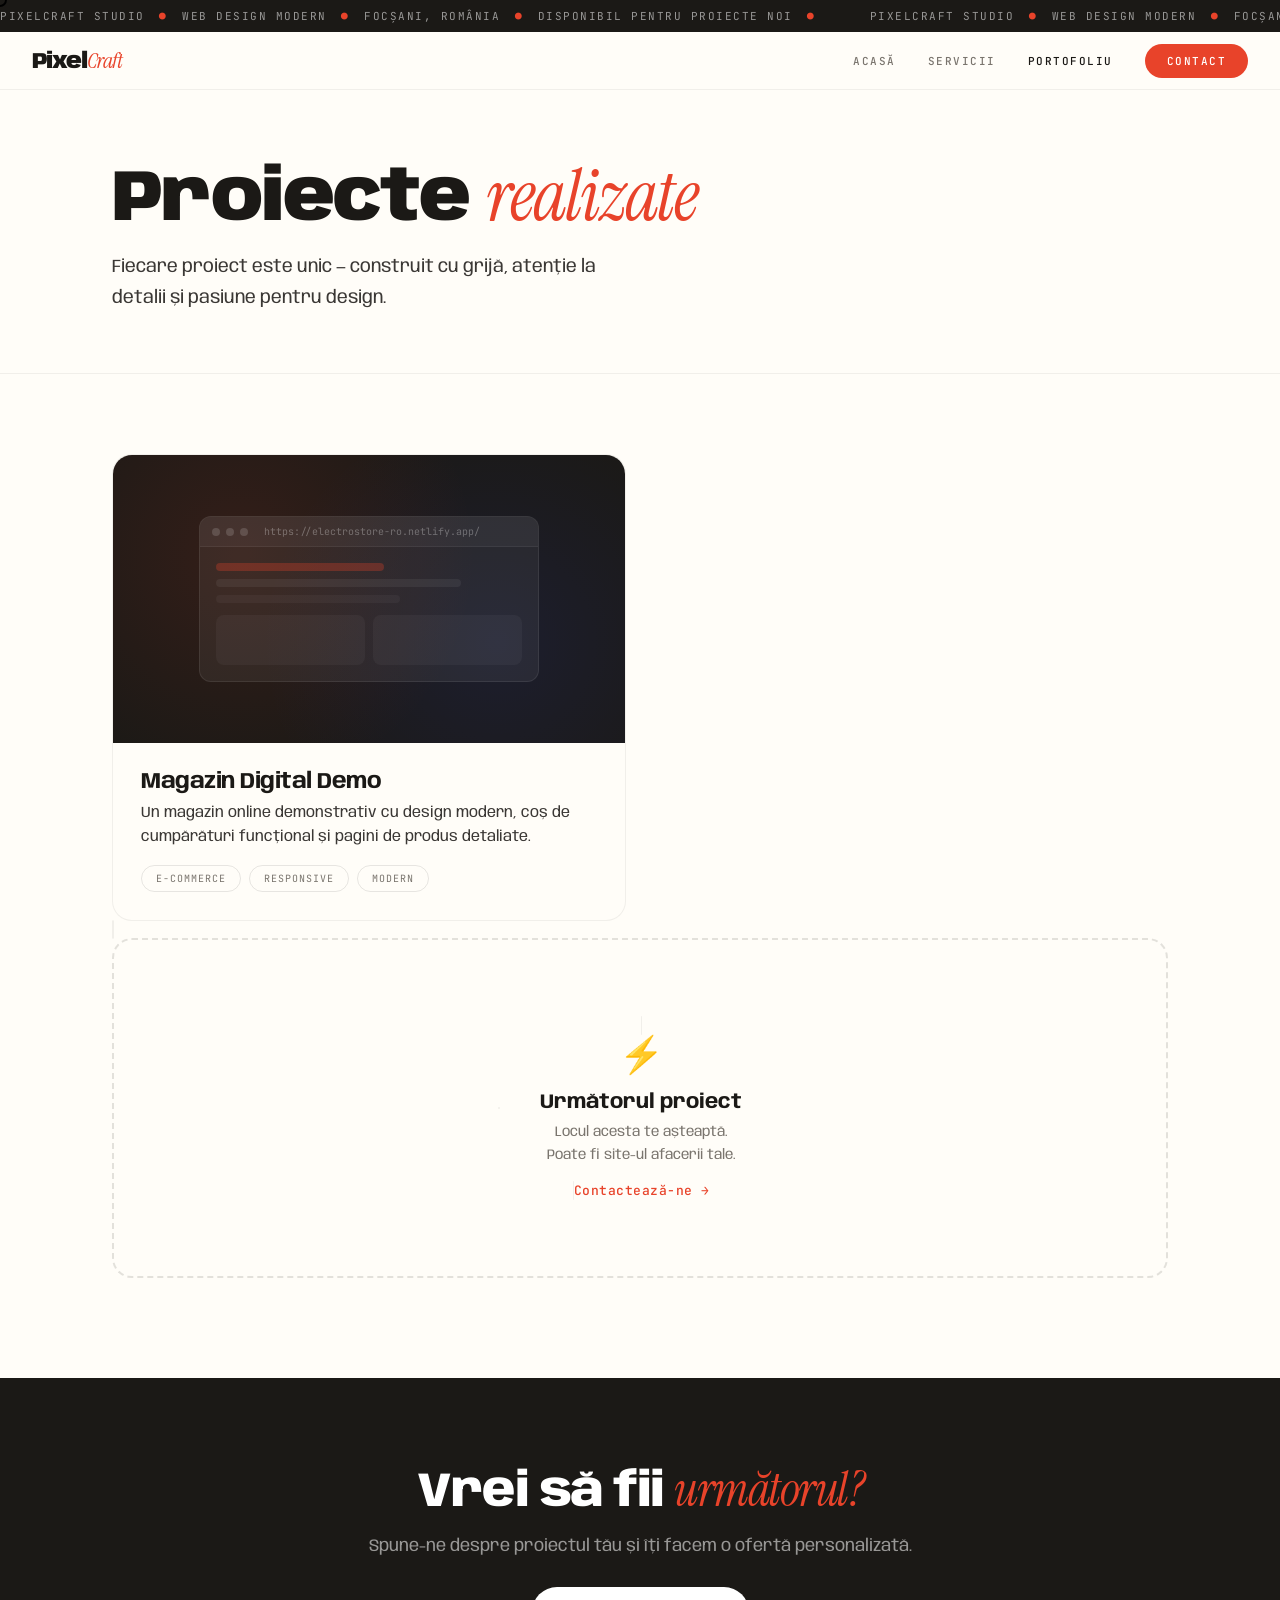
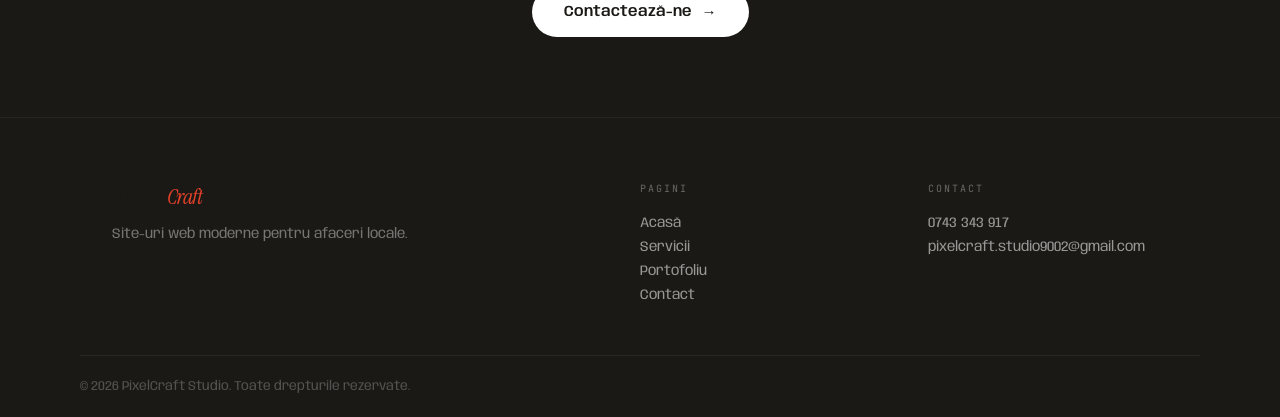
==== portofoliu.html @ baebae5f "Add files via upload" ====
<!DOCTYPE html>
<html lang="ro">
<head>
<meta charset="UTF-8">
<meta name="viewport" content="width=device-width, initial-scale=1.0">
<title>Portofoliu — PixelCraft Studio</title>
<link href="https://fonts.googleapis.com/css2?family=Instrument+Serif:ital@0;1&family=Anybody:wght@300;400;500;600;700;800;900&family=JetBrains+Mono:wght@400;500&display=swap" rel="stylesheet">
<link rel="stylesheet" href="style.css">
</head>
<body>
<div class="cursor" id="cursor"></div>

<div class="marquee-wrap">
  <div class="marquee">
    <span>PixelCraft Studio <b class="dot">●</b> Web Design Modern <b class="dot">●</b> Focșani, România <b class="dot">●</b> Disponibil pentru proiecte noi <b class="dot">●</b></span>
    <span>PixelCraft Studio <b class="dot">●</b> Web Design Modern <b class="dot">●</b> Focșani, România <b class="dot">●</b> Disponibil pentru proiecte noi <b class="dot">●</b></span>
    <span>PixelCraft Studio <b class="dot">●</b> Web Design Modern <b class="dot">●</b> Focșani, România <b class="dot">●</b> Disponibil pentru proiecte noi <b class="dot">●</b></span>
    <span>PixelCraft Studio <b class="dot">●</b> Web Design Modern <b class="dot">●</b> Focșani, România <b class="dot">●</b> Disponibil pentru proiecte noi <b class="dot">●</b></span>
  </div>
</div>

<nav id="navbar">
  <a href="index.html" class="logo">Pixel<i>Craft</i></a>
  <ul class="nav-links">
    <li><a href="index.html">Acasă</a></li>
    <li><a href="servicii.html">Servicii</a></li>
    <li><a href="portofoliu.html" class="active">Portofoliu</a></li>
    <li><a href="contact.html" class="cta-link">Contact</a></li>
  </ul>
  <button class="hamburger" id="hamburger" aria-label="Meniu"><span></span><span></span><span></span></button>
</nav>

<div class="mobile-menu" id="mobileMenu">
  <div class="mobile-menu-inner">
    <a href="index.html" class="mobile-link">Acasă</a>
    <a href="servicii.html" class="mobile-link">Servicii</a>
    <a href="portofoliu.html" class="mobile-link active">Portofoliu</a>
    <a href="contact.html" class="mobile-link">Contact</a>
    <div class="mobile-menu-footer">
      <p>pixelcraft.studio9002@gmail.com</p>
      <p>0743 343 917</p>
    </div>
  </div>
</div>

<div class="page-header">
  <div class="container">
    <h1 class="page-title anim">Proiecte <em class="accent-italic">realizate</em></h1>
    <p class="page-subtitle anim anim-d2">Fiecare proiect este unic — construit cu grijă, atenție la detalii și pasiune pentru design.</p>
  </div>
</div>

<section class="portfolio-full">
  <div class="container">
    <div class="portfolio-full-grid">
      <a href="https://electrostore-ro.netlify.app/" target="_blank" class="pf-card anim" style="text-decoration:none; color:inherit;">
        <div class="pf-thumb">
          <div class="pp-browser">
            <div class="pp-browser-bar">
              <span class="pp-dot"></span><span class="pp-dot"></span><span class="pp-dot"></span>
              <span class="pp-url">https://electrostore-ro.netlify.app/</span>
            </div>
            <div class="pp-browser-body">
              <div class="pp-line pp-line-accent"></div>
              <div class="pp-line pp-line-80"></div>
              <div class="pp-line pp-line-60"></div>
              <div class="pp-blocks">
                <div class="pp-block"></div>
                <div class="pp-block"></div>
              </div>
            </div>
          </div>
        </div>
        
        <div class="pf-info">
          <h3>Magazin Digital Demo</h3>
          <p>Un magazin online demonstrativ cu design modern, coș de cumpărături funcțional și pagini de produs detaliate.</p>
          <div class="pp-tags">
            <span>E-commerce</span><span>Responsive</span><span>Modern</span>
          </div>
        </div>
      </div>

      <div class="pf-card pf-coming anim anim-delay-1">
        <div class="pf-coming-inner">
          <div class="pf-coming-icon">⚡</div>
          <h3>Următorul proiect</h3>
          <p>Locul acesta te așteaptă.<br>Poate fi site-ul afacerii tale.</p>
          <a href="contact.html" class="link-arrow" style="margin-top: 16px; display: inline-block;">Contactează-ne →</a>
        </div>
      </div>
    </div>
  </div>
</section>

<section class="cta-band">
  <div class="container">
    <div class="cta-content anim">
      <h2 class="cta-title">Vrei să fii <em class="accent-italic">următorul?</em></h2>
      <p class="cta-desc">Spune-ne despre proiectul tău și îți facem o ofertă personalizată.</p>
      <a href="contact.html" class="btn-primary btn-light">Contactează-ne <span class="btn-arrow">→</span></a>
    </div>
  </div>
</section>

<footer class="site-footer">
  <div class="container footer-grid">
    <div class="footer-brand">
      <span class="logo">Pixel<i>Craft</i></span>
      <p class="footer-tagline">Site-uri web moderne pentru afaceri locale.</p>
    </div>
    <div class="footer-nav">
      <p class="footer-heading">Pagini</p>
      <a href="index.html">Acasă</a>
      <a href="servicii.html">Servicii</a>
      <a href="portofoliu.html">Portofoliu</a>
      <a href="contact.html">Contact</a>
    </div>
    <div class="footer-contact">
      <p class="footer-heading">Contact</p>
      <a href="tel:0743343917">0743 343 917</a>
      <a href="mailto:pixelcraft.studio9002@gmail.com">pixelcraft.studio9002@gmail.com</a>
    </div>
  </div>
  <div class="container footer-bottom">
    <p>© 2026 PixelCraft Studio. Toate drepturile rezervate.</p>
  </div>
</footer>

<script src="main.js"></script>
</body>
</html>
---- style.css ----
/* ===========================
   PIXELCRAFT STUDIO — STYLES
   =========================== */

:root {
  --cream: #FFFDF8;
  --sand: #F5F1EA;
  --ink: #1B1916;
  --ink-body: #3B3835;
  --ink-muted: #7A756E;
  --pop: #E8432A;
  --pop-dark: #C5331C;
  --pop-soft: #FFF0ED;
  --blue: #2B4AFF;
  --blue-soft: #EEF1FF;
  --green: #1A9E5C;
  --green-soft: #EAFAF2;
  --font-display: 'Anybody', sans-serif;
  --font-serif: 'Instrument Serif', serif;
  --font-mono: 'JetBrains Mono', monospace;
}

* { margin: 0; padding: 0; box-sizing: border-box; }
html { scroll-behavior: smooth; }

body {
  font-family: var(--font-display);
  background: var(--cream);
  color: var(--ink);
  overflow-x: hidden;
  cursor: none;
  -webkit-font-smoothing: antialiased;
}

.container {
  max-width: 1120px;
  margin: 0 auto;
  padding: 0 32px;
}

/* ============ CURSOR ============ */
.cursor {
  width: 14px; height: 14px;
  border: 2px solid var(--ink);
  border-radius: 50%;
  position: fixed; top: 0; left: 0;
  pointer-events: none; z-index: 9999;
  transition: width 0.25s, height 0.25s, margin 0.25s, background 0.25s, border-color 0.25s;
  margin-left: -7px; margin-top: -7px;
  mix-blend-mode: difference;
}
.cursor.hover {
  width: 44px; height: 44px;
  margin-left: -22px; margin-top: -22px;
  background: #fff; border-color: #fff;
}

/* ============ MARQUEE ============ */
.marquee-wrap {
  background: var(--ink);
  overflow: hidden;
  padding: 9px 0;
  position: fixed; top: 0; left: 0; right: 0;
  z-index: 200;
}
.marquee {
  display: flex; gap: 48px;
  animation: ticker 22s linear infinite;
  white-space: nowrap; width: max-content;
}
.marquee span {
  font-family: var(--font-mono);
  font-size: 11px;
  letter-spacing: 1.5px;
  text-transform: uppercase;
  color: rgba(255,255,255,0.55);
}
.marquee .dot { color: var(--pop); margin: 0 6px; }
@keyframes ticker {
  0% { transform: translateX(0); }
  100% { transform: translateX(-50%); }
}

/* ============ NAV ============ */
nav {
  position: fixed;
  top: 32px; left: 0; right: 0;
  z-index: 150;
  padding: 14px 32px;
  display: flex; align-items: center; justify-content: space-between;
  background: rgba(255,253,248,0.8);
  backdrop-filter: blur(20px);
  -webkit-backdrop-filter: blur(20px);
  border-bottom: 1px solid rgba(27,25,22,0.06);
}
.logo {
  font-family: var(--font-display);
  font-weight: 900; font-size: 22px;
  text-decoration: none; color: var(--ink);
  letter-spacing: -1px;
}
.logo i {
  font-family: var(--font-serif);
  font-style: italic; color: var(--pop); font-weight: 400;
}
.nav-links {
  display: flex; gap: 32px; list-style: none; align-items: center;
}
.nav-links a {
  font-family: var(--font-mono);
  font-size: 11px; text-transform: uppercase;
  letter-spacing: 1.5px; color: var(--ink-muted);
  text-decoration: none; transition: color 0.3s;
  font-weight: 500;
}
.nav-links a:hover, .nav-links a.active { color: var(--ink); }
.nav-links .cta-link {
  background: var(--pop); color: #fff !important;
  padding: 10px 22px; border-radius: 100px;
  transition: all 0.3s;
}
.nav-links .cta-link:hover { background: var(--pop-dark); transform: scale(1.04); }

.hamburger {
  display: none; background: none; border: none;
  cursor: pointer; padding: 4px; z-index: 210;
}
.hamburger span {
  display: block; width: 26px; height: 2px;
  background: var(--ink); margin: 6px 0;
  transition: all 0.3s; border-radius: 2px;
}
.hamburger.open span:nth-child(1) { transform: rotate(45deg) translate(5px, 6px); }
.hamburger.open span:nth-child(2) { opacity: 0; }
.hamburger.open span:nth-child(3) { transform: rotate(-45deg) translate(5px, -6px); }

/* ============ MOBILE MENU ============ */
.mobile-menu {
  position: fixed; inset: 0;
  background: var(--cream);
  z-index: 190;
  display: flex; align-items: center; justify-content: center;
  opacity: 0; pointer-events: none;
  transition: opacity 0.4s;
}
.mobile-menu.open { opacity: 1; pointer-events: all; }
.mobile-menu-inner { text-align: center; }
.mobile-link {
  display: block;
  font-family: var(--font-display);
  font-weight: 800; font-size: 36px;
  letter-spacing: -1px;
  color: var(--ink); text-decoration: none;
  padding: 14px 0;
  transition: color 0.3s;
}
.mobile-link:hover, .mobile-link.active { color: var(--pop); }
.mobile-menu-footer {
  margin-top: 40px;
  font-family: var(--font-mono);
  font-size: 12px; color: var(--ink-muted);
  line-height: 2;
}

/* ============ TYPOGRAPHY ============ */
.accent-italic {
  font-family: var(--font-serif);
  font-style: italic; font-weight: 400;
  color: var(--pop);
}
.section-num {
  font-family: var(--font-mono);
  font-size: 13px; color: var(--pop);
  letter-spacing: 2px; margin-bottom: 14px;
  display: block;
}
.section-title {
  font-family: var(--font-display);
  font-weight: 800;
  font-size: clamp(32px, 4.5vw, 52px);
  letter-spacing: -1.5px; line-height: 1.05;
  color: var(--ink);
}
.section-header { margin-bottom: 48px; }

/* ============ BUTTONS ============ */
.btn-primary {
  display: inline-flex; align-items: center; gap: 10px;
  background: var(--pop); color: #fff;
  font-family: var(--font-display);
  font-size: 15px; font-weight: 600;
  padding: 16px 32px; border-radius: 100px;
  text-decoration: none; border: none; cursor: pointer;
  transition: all 0.35s cubic-bezier(0.16,1,0.3,1);
}
.btn-primary:hover {
  background: var(--pop-dark);
  transform: translateY(-2px);
  box-shadow: 0 10px 30px rgba(232,67,42,0.25);
}
.btn-arrow { transition: transform 0.3s; }
.btn-primary:hover .btn-arrow { transform: translateX(4px); }

.btn-outline {
  display: inline-flex; align-items: center; gap: 10px;
  background: transparent; color: var(--ink);
  font-family: var(--font-display);
  font-size: 15px; font-weight: 600;
  padding: 16px 32px; border-radius: 100px;
  text-decoration: none;
  border: 2px solid rgba(27,25,22,0.15);
  transition: all 0.35s;
}
.btn-outline:hover {
  border-color: var(--ink);
  transform: translateY(-2px);
}

.btn-light {
  background: #fff; color: var(--ink);
}
.btn-light:hover {
  background: var(--sand);
  box-shadow: 0 10px 30px rgba(0,0,0,0.1);
}

.link-arrow {
  font-family: var(--font-mono);
  font-size: 13px; letter-spacing: 0.5px;
  color: var(--pop); text-decoration: none;
  font-weight: 500;
  transition: letter-spacing 0.3s;
}
.link-arrow:hover { letter-spacing: 1.5px; }

.section-cta { margin-top: 40px; }

/* ============ HERO ============ */
.hero {
  min-height: 100vh;
  display: flex; align-items: center;
  padding: 140px 0 80px;
  position: relative; overflow: hidden;
}
.hero-inner {
  max-width: 1120px; margin: 0 auto;
  padding: 0 32px; position: relative; z-index: 2;
}
.hero-eyebrow {
  font-family: var(--font-mono);
  font-size: 12px; letter-spacing: 3px;
  text-transform: uppercase;
  color: var(--ink-muted); margin-bottom: 28px;
}
.hero-title {
  font-family: var(--font-display);
  font-weight: 900;
  font-size: clamp(48px, 8vw, 100px);
  line-height: 0.95; letter-spacing: -3px;
  margin-bottom: 32px; color: var(--ink);
}
.hero-title .line {
  display: block; overflow: hidden;
}
.hero-title .line span {
  display: inline-block;
}
.hero-desc {
  font-size: 18px; color: var(--ink-body);
  max-width: 460px; line-height: 1.75;
  font-weight: 400; margin-bottom: 40px;
}
.hero-buttons { display: flex; gap: 14px; flex-wrap: wrap; }

.hero-shapes {
  position: absolute; inset: 0; z-index: 1;
  pointer-events: none;
}
.blob {
  position: absolute; border-radius: 50%;
  animation: morph 10s ease-in-out infinite;
}
.blob-1 {
  width: 340px; height: 340px;
  background: var(--pop-soft);
  top: 10%; right: 5%;
  opacity: 0.7;
}
.blob-2 {
  width: 200px; height: 200px;
  background: var(--blue-soft);
  top: 50%; right: 20%;
  animation-delay: -3s; opacity: 0.6;
}
.blob-3 {
  width: 140px; height: 140px;
  background: var(--green-soft);
  top: 65%; right: 8%;
  animation-delay: -6s; opacity: 0.5;
}
@keyframes morph {
  0%, 100% { border-radius: 60% 40% 30% 70% / 60% 30% 70% 40%; }
  33% { border-radius: 30% 60% 70% 40% / 50% 60% 30% 60%; }
  66% { border-radius: 50% 60% 30% 60% / 30% 40% 70% 60%; }
}

/* ============ HOME SERVICES ============ */
.home-services {
  padding: 80px 0 100px;
  border-top: 1px solid rgba(27,25,22,0.06);
}
.services-preview {
  display: grid; grid-template-columns: repeat(3, 1fr);
  gap: 2px; background: rgba(27,25,22,0.08);
  border-radius: 20px; overflow: hidden;
}
.service-preview-card {
  background: var(--cream);
  padding: 40px 28px;
  text-decoration: none; color: var(--ink);
  position: relative; overflow: hidden;
  transition: all 0.5s cubic-bezier(0.16,1,0.3,1);
  display: flex; flex-direction: column;
}
.service-preview-card::before {
  content: ''; position: absolute; inset: 0;
  background: var(--ink);
  transform: translateY(101%);
  transition: transform 0.5s cubic-bezier(0.16,1,0.3,1);
  z-index: 0;
}
.service-preview-card:hover::before { transform: translateY(0); }
.service-preview-card > * { position: relative; z-index: 1; }
.service-preview-card:hover { color: #fff; }
.service-preview-card:hover .sp-num { color: var(--pop); }
.service-preview-card:hover .sp-desc { color: rgba(255,255,255,0.6); }
.service-preview-card:hover .sp-price { background: rgba(255,255,255,0.1); color: #fff; border-color: rgba(255,255,255,0.2); }
.service-preview-card:hover .sp-arrow { opacity: 1; transform: translateX(0); }

.sp-num {
  font-family: var(--font-mono);
  font-size: 44px; font-weight: 500;
  color: rgba(27,25,22,0.07);
  margin-bottom: 28px; transition: color 0.5s;
}
.sp-name {
  font-family: var(--font-display);
  font-size: 21px; font-weight: 700;
  letter-spacing: -0.3px; margin-bottom: 12px;
}
.sp-desc {
  font-size: 15px; color: var(--ink-body);
  line-height: 1.65; font-weight: 400;
  margin-bottom: 24px; transition: color 0.5s;
  flex: 1;
}
.sp-price {
  display: inline-block;
  font-family: var(--font-mono);
  font-size: 12px; font-weight: 500;
  padding: 8px 16px;
  border: 1px solid rgba(27,25,22,0.1);
  border-radius: 100px;
  color: var(--ink-body);
  transition: all 0.5s;
}
.sp-arrow {
  position: absolute;
  bottom: 40px; right: 28px;
  font-size: 22px; color: var(--pop);
  opacity: 0; transform: translateX(-10px);
  transition: all 0.4s;
}

/* ============ HOME PORTFOLIO ============ */
.home-portfolio {
  padding: 80px 0 100px;
  border-top: 1px solid rgba(27,25,22,0.06);
}
.portfolio-preview { margin-top: 0; }
.pp-card {
  display: grid; grid-template-columns: 1.1fr 0.9fr;
  background: var(--ink); border-radius: 24px;
  overflow: hidden;
  transition: transform 0.5s cubic-bezier(0.16,1,0.3,1);
}
.pp-card:hover { transform: scale(0.99); }

.pp-visual {
  padding: 40px; display: flex;
  align-items: center; justify-content: center;
  position: relative;
  background:
    radial-gradient(circle at 30% 40%, rgba(232,67,42,0.12) 0%, transparent 60%),
    radial-gradient(circle at 70% 60%, rgba(43,74,255,0.1) 0%, transparent 60%);
}
.pp-browser {
  width: 100%; max-width: 360px;
  background: rgba(255,255,255,0.06);
  border: 1px solid rgba(255,255,255,0.08);
  border-radius: 12px; overflow: hidden;
}
.pp-browser-bar {
  height: 30px;
  background: rgba(255,255,255,0.04);
  display: flex; align-items: center;
  gap: 6px; padding: 0 12px;
  border-bottom: 1px solid rgba(255,255,255,0.06);
}
.pp-dot {
  width: 8px; height: 8px;
  border-radius: 50%;
  background: rgba(255,255,255,0.15);
}
.pp-url {
  font-family: var(--font-mono);
  font-size: 10px; color: rgba(255,255,255,0.3);
  margin-left: 10px;
}
.pp-browser-body { padding: 16px; }
.pp-line {
  height: 8px; border-radius: 100px;
  margin-bottom: 8px;
}
.pp-line-accent { width: 55%; background: rgba(232,67,42,0.3); }
.pp-line-80 { width: 80%; background: rgba(255,255,255,0.06); }
.pp-line-60 { width: 60%; background: rgba(255,255,255,0.04); }
.pp-blocks {
  display: grid; grid-template-columns: 1fr 1fr;
  gap: 8px; margin-top: 12px;
}
.pp-block {
  height: 50px; border-radius: 8px;
  background: rgba(255,255,255,0.04);
}

.pp-info {
  padding: 48px 40px;
  display: flex; flex-direction: column;
  justify-content: center; color: #fff;
}
.pp-label {
  font-family: var(--font-mono);
  font-size: 11px; letter-spacing: 2px;
  text-transform: uppercase;
  color: rgba(255,255,255,0.45);
  margin-bottom: 14px;
}
.pp-name {
  font-family: var(--font-display);
  font-size: 28px; font-weight: 700;
  letter-spacing: -1px; margin-bottom: 14px;
}
.pp-desc {
  font-size: 15px; color: rgba(255,255,255,0.6);
  line-height: 1.65; margin-bottom: 20px;
}
.pp-tags { display: flex; gap: 8px; flex-wrap: wrap; }
.pp-tags span {
  font-family: var(--font-mono);
  font-size: 10px; letter-spacing: 1px;
  text-transform: uppercase;
  padding: 6px 14px; border-radius: 100px;
  border: 1px solid rgba(255,255,255,0.12);
  color: rgba(255,255,255,0.5);
}

/* ============ CTA BAND ============ */
.cta-band {
  background: var(--ink);
  padding: 80px 0;
}
.cta-content { text-align: center; }
.cta-title {
  font-family: var(--font-display);
  font-weight: 800;
  font-size: clamp(30px, 4vw, 48px);
  letter-spacing: -1.5px;
  color: #fff; margin-bottom: 16px;
}
.cta-desc {
  font-size: 17px; color: rgba(255,255,255,0.55);
  margin-bottom: 32px; font-weight: 400;
}

/* ============ FOOTER ============ */
.site-footer {
  background: var(--ink);
  padding: 64px 0 0;
  border-top: 1px solid rgba(255,255,255,0.05);
}
.footer-grid {
  display: grid;
  grid-template-columns: 2fr 1fr 1fr;
  gap: 48px;
  padding-bottom: 48px;
  border-bottom: 1px solid rgba(255,255,255,0.06);
}
.footer-brand .logo { display: inline-block; margin-bottom: 12px; }
.footer-brand .logo i { color: var(--pop); }
.footer-tagline {
  font-size: 14px; color: rgba(255,255,255,0.4);
  font-weight: 400; line-height: 1.6;
}
.footer-heading {
  font-family: var(--font-mono);
  font-size: 10px; letter-spacing: 2px;
  text-transform: uppercase;
  color: rgba(255,255,255,0.35);
  margin-bottom: 16px;
}
.footer-nav a, .footer-contact a {
  display: block;
  font-size: 14px; color: rgba(255,255,255,0.55);
  text-decoration: none;
  padding: 5px 0; transition: color 0.3s;
}
.footer-nav a:hover, .footer-contact a:hover { color: #fff; }
.footer-bottom {
  padding: 24px 0;
  font-size: 13px; color: rgba(255,255,255,0.25);
}

/* ============ ANIMATIONS ============ */
.anim {
  opacity: 0; transform: translateY(30px);
  transition: all 0.8s cubic-bezier(0.16,1,0.3,1);
}
.anim.in { opacity: 1; transform: translateY(0); }
.anim-delay-1 { transition-delay: 0.1s; }
.anim-delay-2 { transition-delay: 0.2s; }
.anim-d1 { transition-delay: 0.2s; }
.anim-d2 { transition-delay: 0.35s; }
.anim-d3 { transition-delay: 0.5s; }
.anim-d4 { transition-delay: 0.65s; }
.anim-d5 { transition-delay: 0.8s; }

/* ============ SERVICII PAGE ============ */
.page-header {
  padding: 160px 0 60px;
  border-bottom: 1px solid rgba(27,25,22,0.06);
}
.page-title {
  font-family: var(--font-display);
  font-weight: 900;
  font-size: clamp(40px, 6vw, 72px);
  letter-spacing: -2px; line-height: 1;
  color: var(--ink); margin-bottom: 16px;
}
.page-subtitle {
  font-size: 18px; color: var(--ink-body);
  font-weight: 400; max-width: 500px;
  line-height: 1.7;
}

.services-full {
  padding: 80px 0;
}
.service-full-card {
  display: grid; grid-template-columns: 1fr 1.3fr;
  gap: 60px; padding: 60px 0;
  border-bottom: 1px solid rgba(27,25,22,0.06);
  align-items: start;
}
.service-full-card:last-child { border-bottom: none; }
.sf-left {}
.sf-num {
  font-family: var(--font-mono);
  font-size: 64px; font-weight: 500;
  color: rgba(27,25,22,0.06);
  margin-bottom: 16px;
}
.sf-name {
  font-family: var(--font-display);
  font-size: 32px; font-weight: 800;
  letter-spacing: -1px; margin-bottom: 8px;
}
.sf-price-tag {
  font-family: var(--font-mono);
  font-size: 14px; font-weight: 500;
  color: var(--pop);
}
.sf-right {}
.sf-desc {
  font-size: 16px; color: var(--ink-body);
  line-height: 1.8; margin-bottom: 24px;
  font-weight: 400;
}
.sf-features {
  list-style: none;
  display: flex; flex-direction: column; gap: 12px;
}
.sf-features li {
  font-size: 15px; color: var(--ink-body);
  display: flex; align-items: center; gap: 12px;
  font-weight: 400;
}
.sf-features li::before {
  content: '→';
  color: var(--pop);
  font-weight: 600;
  flex-shrink: 0;
}

/* PRICING TABLE on Servicii page */
.pricing-section {
  padding: 80px 0 100px;
  border-top: 1px solid rgba(27,25,22,0.06);
}
.pricing-layout {
  display: grid; grid-template-columns: repeat(3, 1fr);
  gap: 0; margin-top: 48px;
  border: 1px solid rgba(27,25,22,0.08);
  border-radius: 24px; overflow: hidden;
}
.pricing-col {
  padding: 44px 28px;
  border-right: 1px solid rgba(27,25,22,0.06);
  transition: all 0.4s;
}
.pricing-col:last-child { border-right: none; }
.pricing-col.highlight { background: var(--ink); color: #fff; }
.pricing-col:not(.highlight):hover { background: var(--sand); }

.pricing-badge {
  font-family: var(--font-mono);
  font-size: 10px; letter-spacing: 2px;
  text-transform: uppercase;
  padding: 6px 14px; border-radius: 100px;
  display: inline-block; margin-bottom: 20px;
}
.pricing-col:not(.highlight) .pricing-badge { background: var(--sand); color: var(--ink-muted); }
.pricing-col.highlight .pricing-badge { background: var(--pop); color: #fff; }

.pricing-tier {
  font-family: var(--font-display);
  font-weight: 700; font-size: 22px;
  letter-spacing: -0.5px; margin-bottom: 6px;
}
.pricing-tier-desc {
  font-size: 14px; font-weight: 400; margin-bottom: 28px;
}
.pricing-col:not(.highlight) .pricing-tier-desc { color: var(--ink-muted); }
.pricing-col.highlight .pricing-tier-desc { color: rgba(255,255,255,0.5); }

.pricing-price {
  font-family: var(--font-display);
  font-weight: 900; font-size: 40px;
  letter-spacing: -2px; margin-bottom: 4px;
}
.pricing-price span { font-size: 16px; font-weight: 400; letter-spacing: 0; }
.pricing-col:not(.highlight) .pricing-price span { color: var(--ink-muted); }
.pricing-col.highlight .pricing-price span { color: rgba(255,255,255,0.5); }

.pricing-from {
  font-family: var(--font-mono);
  font-size: 11px; letter-spacing: 1px;
  margin-bottom: 28px;
}
.pricing-col:not(.highlight) .pricing-from { color: var(--ink-muted); }
.pricing-col.highlight .pricing-from { color: rgba(255,255,255,0.4); }

.pricing-list {
  list-style: none;
  display: flex; flex-direction: column; gap: 12px;
  margin-bottom: 32px;
}
.pricing-list li {
  font-size: 14px; font-weight: 400;
  display: flex; align-items: center; gap: 10px;
}
.pricing-list li::before {
  content: '→'; font-size: 12px; color: var(--pop);
  flex-shrink: 0;
}
.pricing-col:not(.highlight) .pricing-list li { color: var(--ink-body); }
.pricing-col.highlight .pricing-list li { color: rgba(255,255,255,0.7); }

.pricing-cta {
  display: block; width: 100%; padding: 14px;
  text-align: center;
  font-family: var(--font-mono);
  font-size: 12px; letter-spacing: 1.5px;
  text-transform: uppercase; text-decoration: none;
  border-radius: 100px; transition: all 0.3s;
}
.pricing-col:not(.highlight) .pricing-cta {
  border: 1px solid rgba(27,25,22,0.12); color: var(--ink);
}
.pricing-col:not(.highlight) .pricing-cta:hover {
  background: var(--ink); color: #fff; border-color: var(--ink);
}
.pricing-col.highlight .pricing-cta {
  background: var(--pop); color: #fff; border: none;
}
.pricing-col.highlight .pricing-cta:hover {
  background: var(--pop-dark); transform: scale(1.02);
}

/* ============ PORTOFOLIU PAGE ============ */
.portfolio-full { padding: 80px 0 100px; }
.portfolio-full-grid {
  display: grid; grid-template-columns: 1fr 1fr;
  gap: 28px;
}
.pf-card {
  border-radius: 20px; overflow: hidden;
  border: 1px solid rgba(27,25,22,0.06);
  transition: all 0.5s cubic-bezier(0.16,1,0.3,1);
  background: var(--cream);
}
.pf-card:hover {
  transform: translateY(-6px);
  box-shadow: 0 20px 50px rgba(0,0,0,0.07);
}
.pf-thumb {
  aspect-ratio: 16/9;
  background: var(--ink);
  display: flex; align-items: center; justify-content: center;
  position: relative; overflow: hidden;
  padding: 24px;
}
.pf-thumb::before {
  content: ''; position: absolute; inset: 0;
  background:
    radial-gradient(circle at 25% 35%, rgba(232,67,42,0.12), transparent 55%),
    radial-gradient(circle at 75% 65%, rgba(43,74,255,0.1), transparent 55%);
}
.pf-thumb .pp-browser {
  position: relative; z-index: 1;
  width: 85%; max-width: 340px;
}
.pf-info { padding: 28px; }
.pf-info h3 {
  font-family: var(--font-display);
  font-size: 22px; font-weight: 700;
  letter-spacing: -0.5px; margin-bottom: 8px;
  color: var(--ink);
}
.pf-info p {
  font-size: 15px; color: var(--ink-body);
  line-height: 1.6; margin-bottom: 16px;
}
.pf-info .pp-tags span {
  color: var(--ink-muted);
  border-color: rgba(27,25,22,0.1);
}

.pf-coming {
  border: 2px dashed rgba(27,25,22,0.12);
  background: transparent;
  display: flex; align-items: center; justify-content: center;
  min-height: 340px; text-align: center;
}
.pf-coming:hover { transform: none; box-shadow: none; }
.pf-coming-inner { padding: 40px; }
.pf-coming-icon {
  font-size: 36px; margin-bottom: 16px;
  animation: pulse-icon 3s ease-in-out infinite;
}
@keyframes pulse-icon {
  0%, 100% { transform: scale(1); }
  50% { transform: scale(1.15); }
}
.pf-coming-inner h3 {
  font-family: var(--font-display);
  font-size: 20px; font-weight: 700;
  margin-bottom: 8px; color: var(--ink);
}
.pf-coming-inner p {
  font-size: 14px; color: var(--ink-muted);
  line-height: 1.6;
}

/* ============ CONTACT PAGE ============ */
.contact-full { padding: 80px 0 100px; }
.contact-grid {
  display: grid; grid-template-columns: 1fr 1fr;
  gap: 64px; align-items: start;
}
.contact-text {
  font-size: 17px; color: var(--ink-body);
  line-height: 1.8; margin-bottom: 40px;
  font-weight: 400;
}
.contact-info-item {
  display: flex; align-items: center; gap: 18px;
  padding: 22px 0;
  border-bottom: 1px solid rgba(27,25,22,0.06);
}
.ci-icon {
  width: 50px; height: 50px;
  border-radius: 14px;
  display: flex; align-items: center; justify-content: center;
  font-size: 22px; flex-shrink: 0;
}
.ci-icon.phone { background: var(--green-soft); }
.ci-icon.email { background: var(--blue-soft); }
.ci-label {
  font-family: var(--font-mono);
  font-size: 10px; letter-spacing: 2px;
  text-transform: uppercase;
  color: var(--ink-muted); margin-bottom: 4px;
}
.ci-value {
  font-size: 17px; font-weight: 600;
}
.ci-value a {
  color: var(--ink); text-decoration: none;
  transition: color 0.3s;
}
.ci-value a:hover { color: var(--pop); }

.contact-form-card {
  background: var(--sand);
  border-radius: 24px; padding: 40px;
}
.cf-title {
  font-family: var(--font-display);
  font-size: 22px; font-weight: 700;
  letter-spacing: -0.5px; margin-bottom: 28px;
  color: var(--ink);
}
.cf-row { margin-bottom: 20px; }
.cf-label {
  font-family: var(--font-mono);
  font-size: 10px; letter-spacing: 2px;
  text-transform: uppercase;
  color: var(--ink-muted); margin-bottom: 6px;
  display: block;
}
.cf-input {
  width: 100%;
  padding: 14px 0;
  border: none;
  border-bottom: 2px solid rgba(27,25,22,0.08);
  background: transparent;
  font-family: var(--font-display);
  font-size: 16px; font-weight: 400;
  color: var(--ink); outline: none;
  transition: border-color 0.3s;
}
.cf-input:focus { border-color: var(--pop); }
.cf-input::placeholder { color: var(--ink-muted); }
textarea.cf-input {
  resize: vertical; min-height: 100px;
  font-family: var(--font-display);
}
.cf-submit {
  width: 100%; padding: 16px; margin-top: 28px;
  background: var(--ink); color: #fff;
  font-family: var(--font-mono);
  font-size: 12px; letter-spacing: 2px;
  text-transform: uppercase;
  border: none; border-radius: 100px;
  cursor: pointer; transition: all 0.35s;
}
.cf-submit:hover {
  background: var(--pop);
  transform: translateY(-2px);
}

/* ============ RESPONSIVE ============ */
@media (max-width: 900px) {
  .container { padding: 0 24px; }
  nav { padding: 12px 24px; }
  .nav-links { display: none; }
  .hamburger { display: block; }

  .hero { padding: 130px 0 60px; }
  .hero-inner { padding: 0 24px; }
  .hero-title { letter-spacing: -2px; }
  .hero-buttons { flex-direction: column; }
  .btn-primary, .btn-outline { width: 100%; justify-content: center; text-align: center; }

  .blob { display: none; }

  .services-preview { grid-template-columns: 1fr; }
  .pp-card { grid-template-columns: 1fr; }
  .pp-visual { min-height: 240px; }
  .pp-info { padding: 32px 24px; }

  .pricing-layout { grid-template-columns: 1fr; border-radius: 16px; }
  .pricing-col { border-right: none; border-bottom: 1px solid rgba(27,25,22,0.06); }
  .pricing-col:last-child { border-bottom: none; }

  .service-full-card { grid-template-columns: 1fr; gap: 24px; }
  .portfolio-full-grid { grid-template-columns: 1fr; }
  .contact-grid { grid-template-columns: 1fr; gap: 40px; }

  .footer-grid { grid-template-columns: 1fr; gap: 32px; }
  .site-footer { padding: 48px 0 0; }

  .cursor { display: none; }
  body { cursor: auto; }
}

@media (max-width: 480px) {
  .hero-title { font-size: 40px; letter-spacing: -1.5px; }
  .page-title { font-size: 36px; }
  .section-title { font-size: 28px; }
  .service-preview-card { padding: 32px 20px; }
  .sp-num { font-size: 36px; }
  .pricing-col { padding: 36px 24px; }
}
</style>
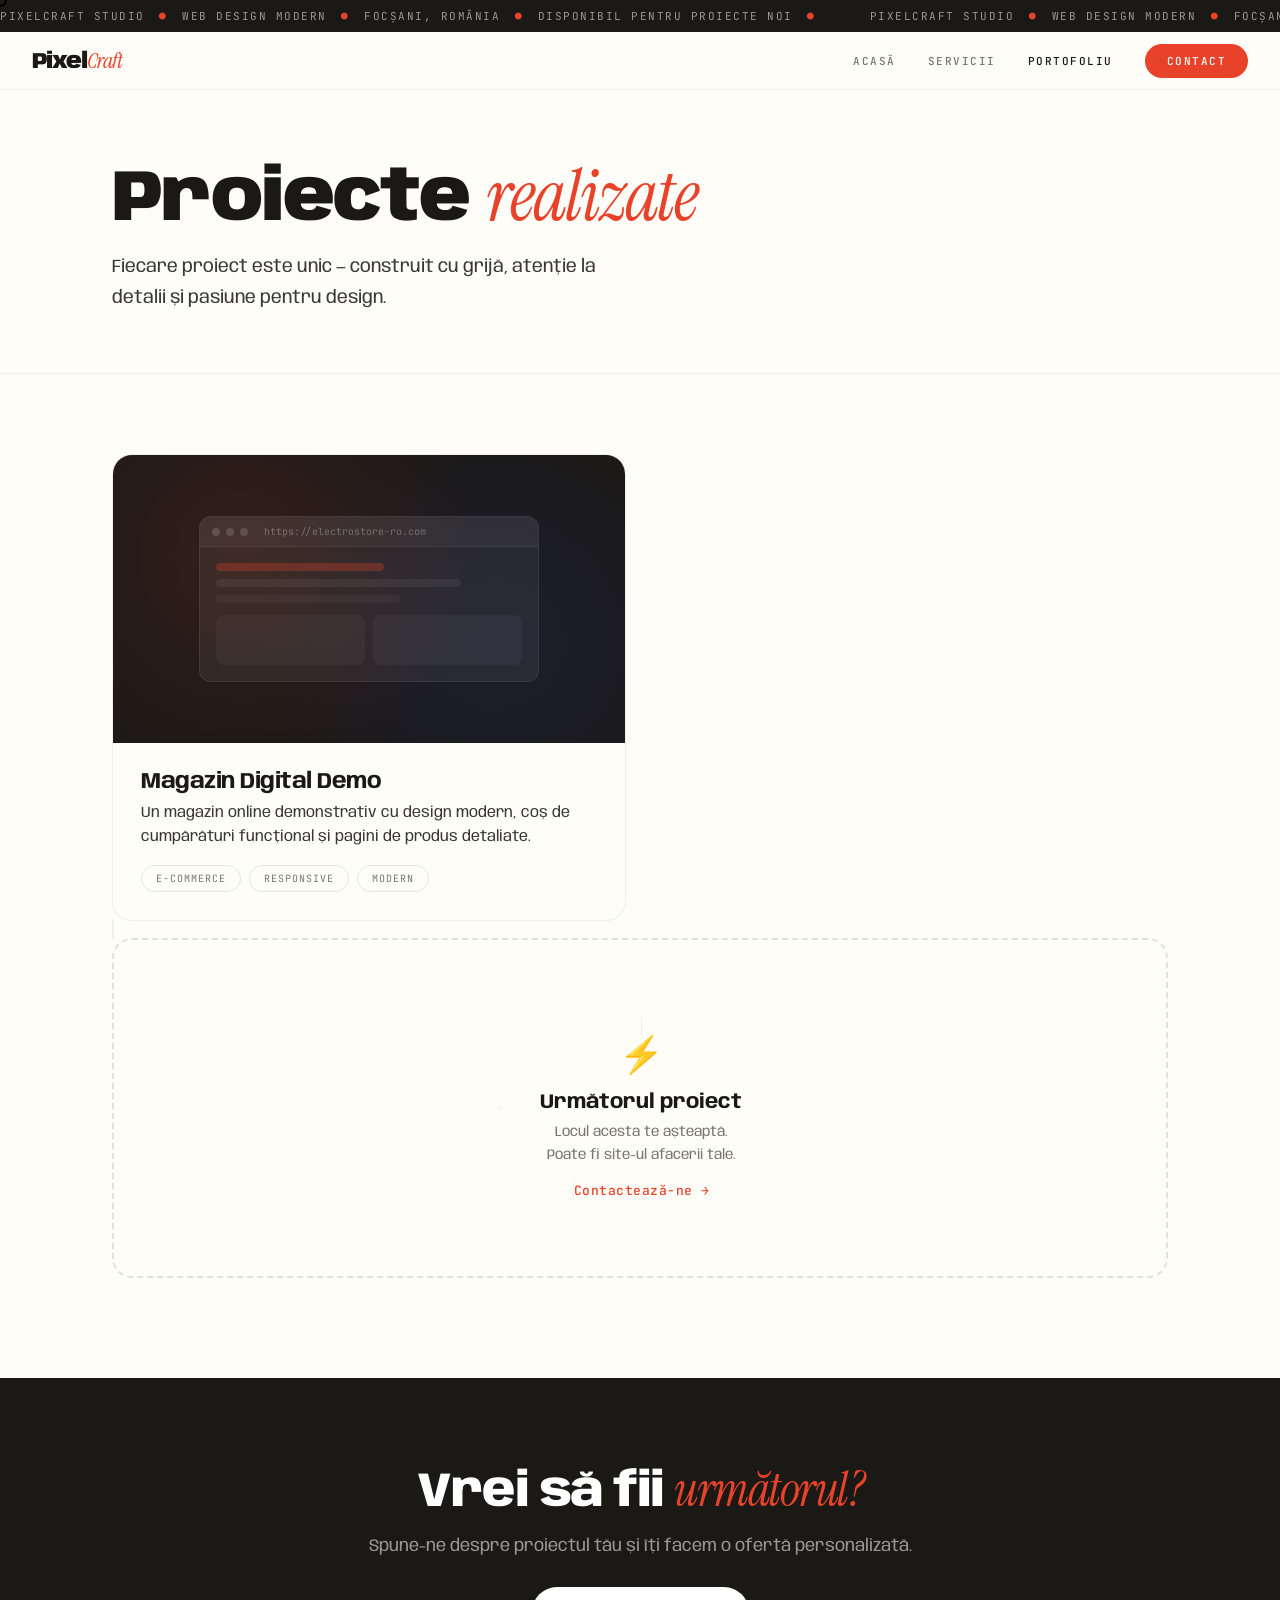
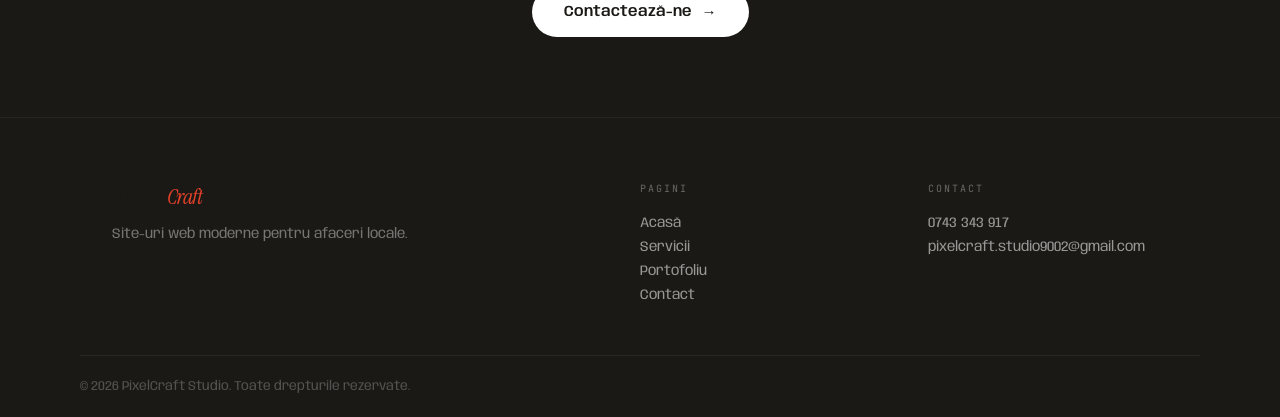
==== commit 2b56c61d: "Update portofoliu.html" ====
--- a/portofoliu.html
+++ b/portofoliu.html
@@ -53,12 +53,12 @@
 <section class="portfolio-full">
   <div class="container">
     <div class="portfolio-full-grid">
-      <a href="https://electrostore-ro.netlify.app/" target="_blank" class="pf-card anim" style="text-decoration:none; color:inherit;">
+      <a href="https://robert-visoiu.github.io/electrostore/index.html" target="_blank" class="pf-card anim" style="text-decoration:none; color:inherit;">
         <div class="pf-thumb">
           <div class="pp-browser">
             <div class="pp-browser-bar">
               <span class="pp-dot"></span><span class="pp-dot"></span><span class="pp-dot"></span>
-              <span class="pp-url">https://electrostore-ro.netlify.app/</span>
+              <span class="pp-url">https://electrostore-ro.com</span>
             </div>
             <div class="pp-browser-body">
               <div class="pp-line pp-line-accent"></div>
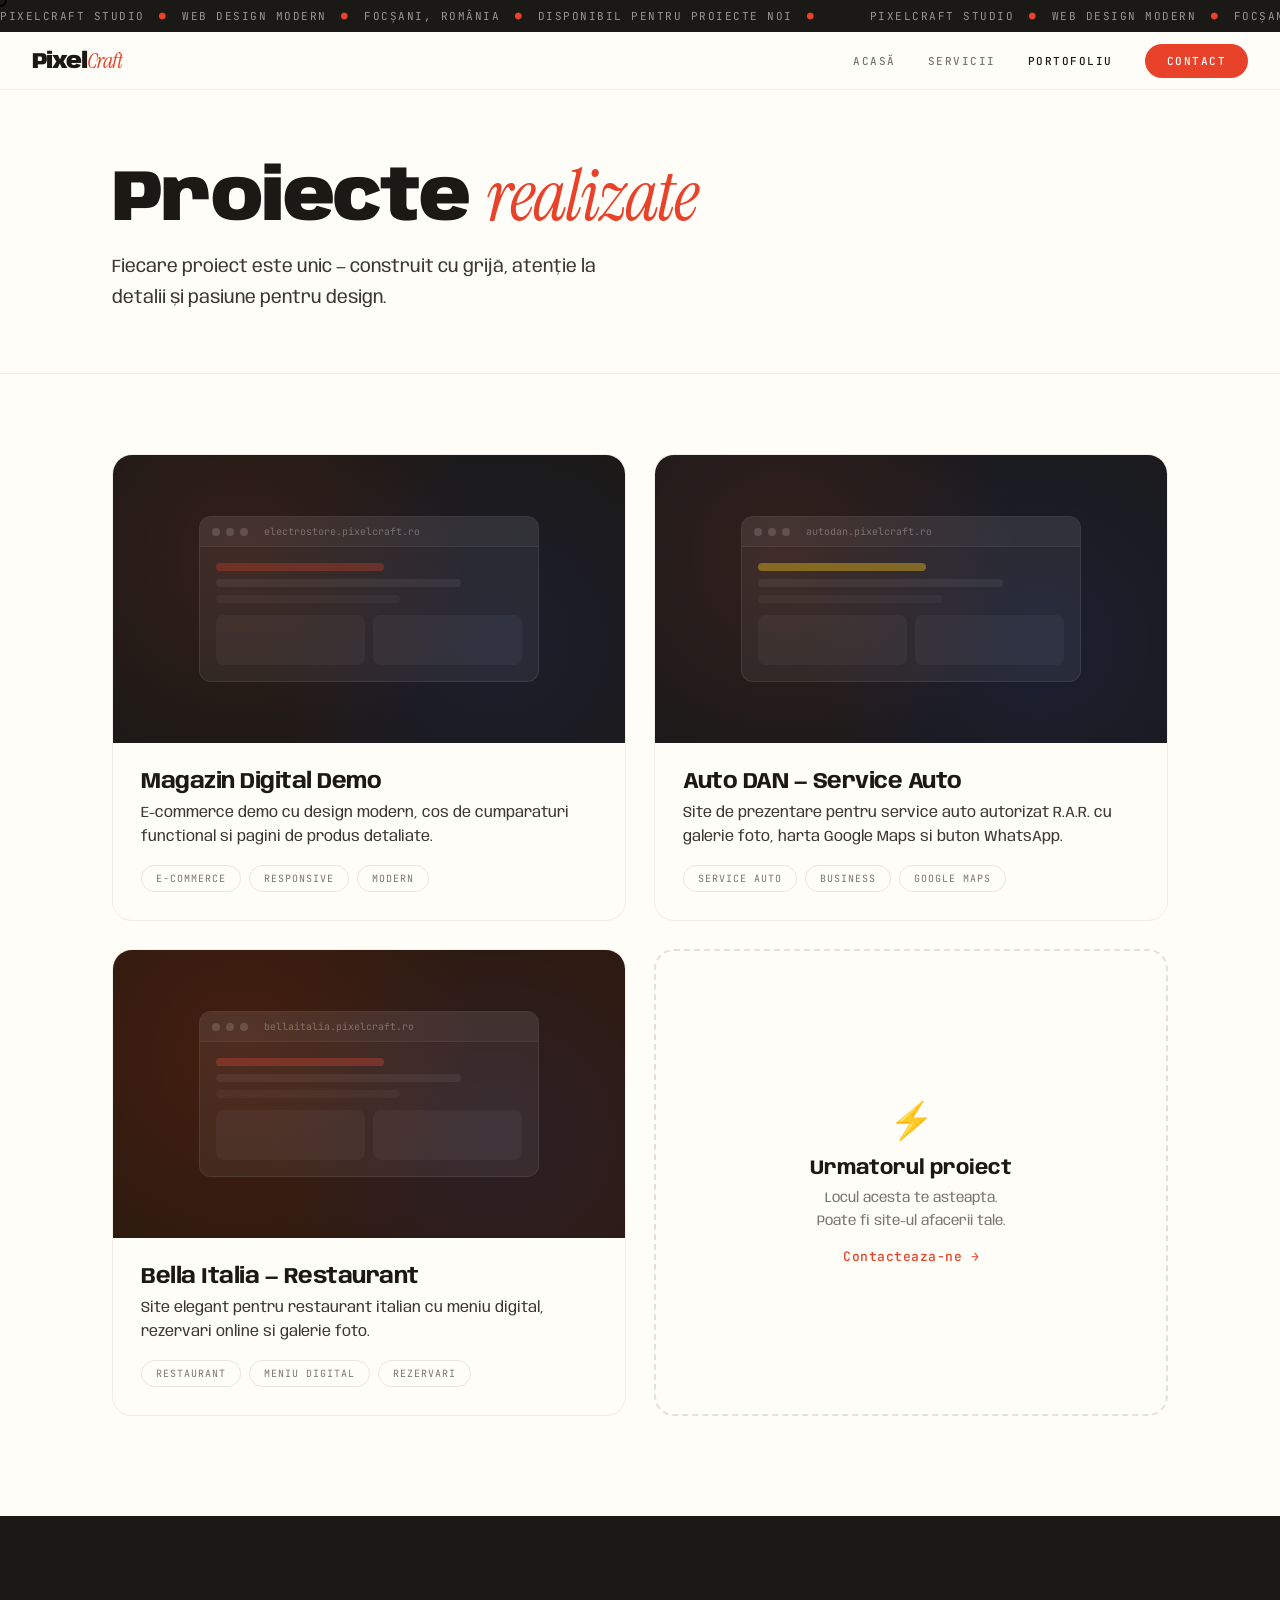
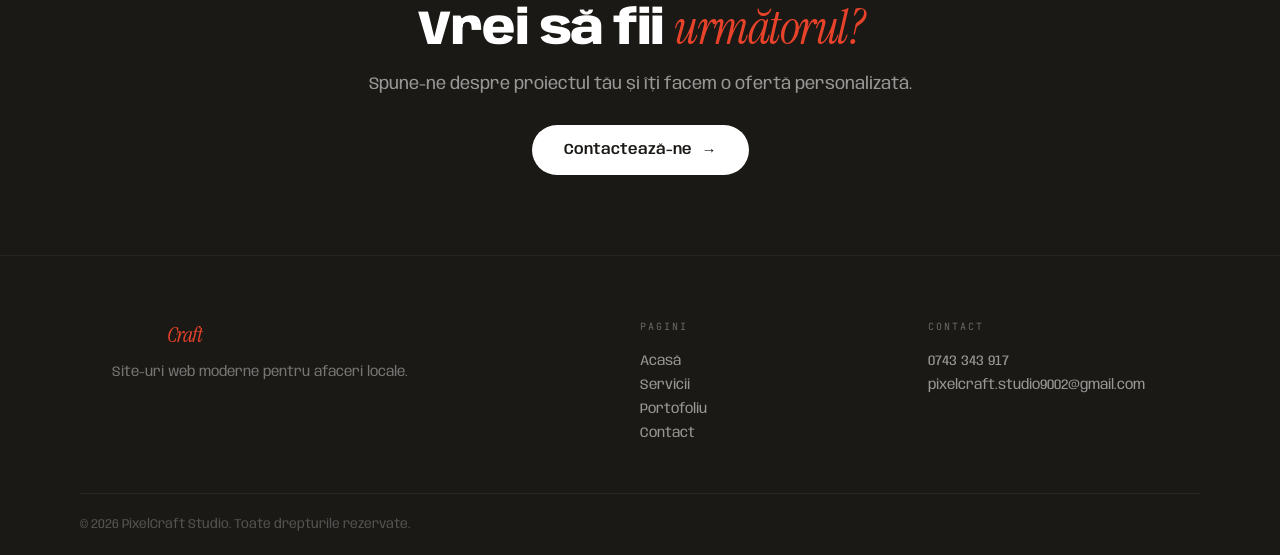
==== commit 1c64ffe9: "Update portofoliu.html" ====
--- a/portofoliu.html
+++ b/portofoliu.html
@@ -52,13 +52,17 @@
 
 <section class="portfolio-full">
   <div class="container">
-    <div class="portfolio-full-grid">
-      <a href="https://robert-visoiu.github.io/electrostore/index.html" target="_blank" class="pf-card anim" style="text-decoration:none; color:inherit;">
+
+
+
+<div class="portfolio-full-grid">
+      <!-- PROIECT 1 - ElectroStore -->
+      <a href="https://pixelcraft-fo.github.io/electrostore/" target="_blank" class="pf-card anim" style="text-decoration:none; color:inherit;">
         <div class="pf-thumb">
           <div class="pp-browser">
             <div class="pp-browser-bar">
               <span class="pp-dot"></span><span class="pp-dot"></span><span class="pp-dot"></span>
-              <span class="pp-url">https://electrostore-ro.com</span>
+              <span class="pp-url">electrostore.pixelcraft.ro</span>
             </div>
             <div class="pp-browser-body">
               <div class="pp-line pp-line-accent"></div>
@@ -71,25 +75,86 @@
             </div>
           </div>
         </div>
-        
         <div class="pf-info">
           <h3>Magazin Digital Demo</h3>
-          <p>Un magazin online demonstrativ cu design modern, coș de cumpărături funcțional și pagini de produs detaliate.</p>
+          <p>E-commerce demo cu design modern, cos de cumparaturi functional si pagini de produs detaliate.</p>
           <div class="pp-tags">
             <span>E-commerce</span><span>Responsive</span><span>Modern</span>
           </div>
         </div>
+      </a>
+
+      <!-- PROIECT 2 - Auto DAN -->
+      <a href="https://pixelcraft-fo.github.io/AutoDAN/" target="_blank" class="pf-card anim anim-delay-1" style="text-decoration:none; color:inherit;">
+        <div class="pf-thumb" style="background: #1a1a1a;">
+          <div class="pp-browser">
+            <div class="pp-browser-bar">
+              <span class="pp-dot"></span><span class="pp-dot"></span><span class="pp-dot"></span>
+              <span class="pp-url">autodan.pixelcraft.ro</span>
+            </div>
+            <div class="pp-browser-body">
+              <div class="pp-line" style="width:55%; background: rgba(245,197,24,0.4);"></div>
+              <div class="pp-line pp-line-80"></div>
+              <div class="pp-line pp-line-60"></div>
+              <div class="pp-blocks">
+                <div class="pp-block"></div>
+                <div class="pp-block"></div>
+              </div>
+            </div>
+          </div>
+        </div>
+        <div class="pf-info">
+          <h3>Auto DAN — Service Auto</h3>
+          <p>Site de prezentare pentru service auto autorizat R.A.R. cu galerie foto, harta Google Maps si buton WhatsApp.</p>
+          <div class="pp-tags">
+            <span>Service Auto</span><span>Business</span><span>Google Maps</span>
+          </div>
+        </div>
+      </a>
+
+      <!-- PROIECT 3 - Restaurant Bella Italia (fictiv) -->
+      <div class="pf-card anim" style="text-decoration:none; color:inherit;">
+        <div class="pf-thumb" style="background: #2d1a0e;">
+          <div class="pp-browser">
+            <div class="pp-browser-bar">
+              <span class="pp-dot"></span><span class="pp-dot"></span><span class="pp-dot"></span>
+              <span class="pp-url">bellaitalia.pixelcraft.ro</span>
+            </div>
+            <div class="pp-browser-body">
+              <div class="pp-line" style="width:55%; background: rgba(196,69,54,0.4);"></div>
+              <div class="pp-line pp-line-80"></div>
+              <div class="pp-line pp-line-60"></div>
+              <div class="pp-blocks">
+                <div class="pp-block"></div>
+                <div class="pp-block"></div>
+              </div>
+            </div>
+          </div>
+        </div>
+        <div class="pf-info">
+          <h3>Bella Italia — Restaurant</h3>
+          <p>Site elegant pentru restaurant italian cu meniu digital, rezervari online si galerie foto.</p>
+          <div class="pp-tags">
+            <span>Restaurant</span><span>Meniu Digital</span><span>Rezervari</span>
+          </div>
+        </div>
       </div>
 
+      <!-- URMATORUL PROIECT -->
       <div class="pf-card pf-coming anim anim-delay-1">
         <div class="pf-coming-inner">
           <div class="pf-coming-icon">⚡</div>
-          <h3>Următorul proiect</h3>
-          <p>Locul acesta te așteaptă.<br>Poate fi site-ul afacerii tale.</p>
-          <a href="contact.html" class="link-arrow" style="margin-top: 16px; display: inline-block;">Contactează-ne →</a>
+          <h3>Urmatorul proiect</h3>
+          <p>Locul acesta te asteapta.<br>Poate fi site-ul afacerii tale.</p>
+          <a href="contact.html" class="link-arrow" style="margin-top: 16px; display: inline-block;">Contacteaza-ne →</a>
         </div>
       </div>
     </div>
+
+
+
+
+    
   </div>
 </section>
 
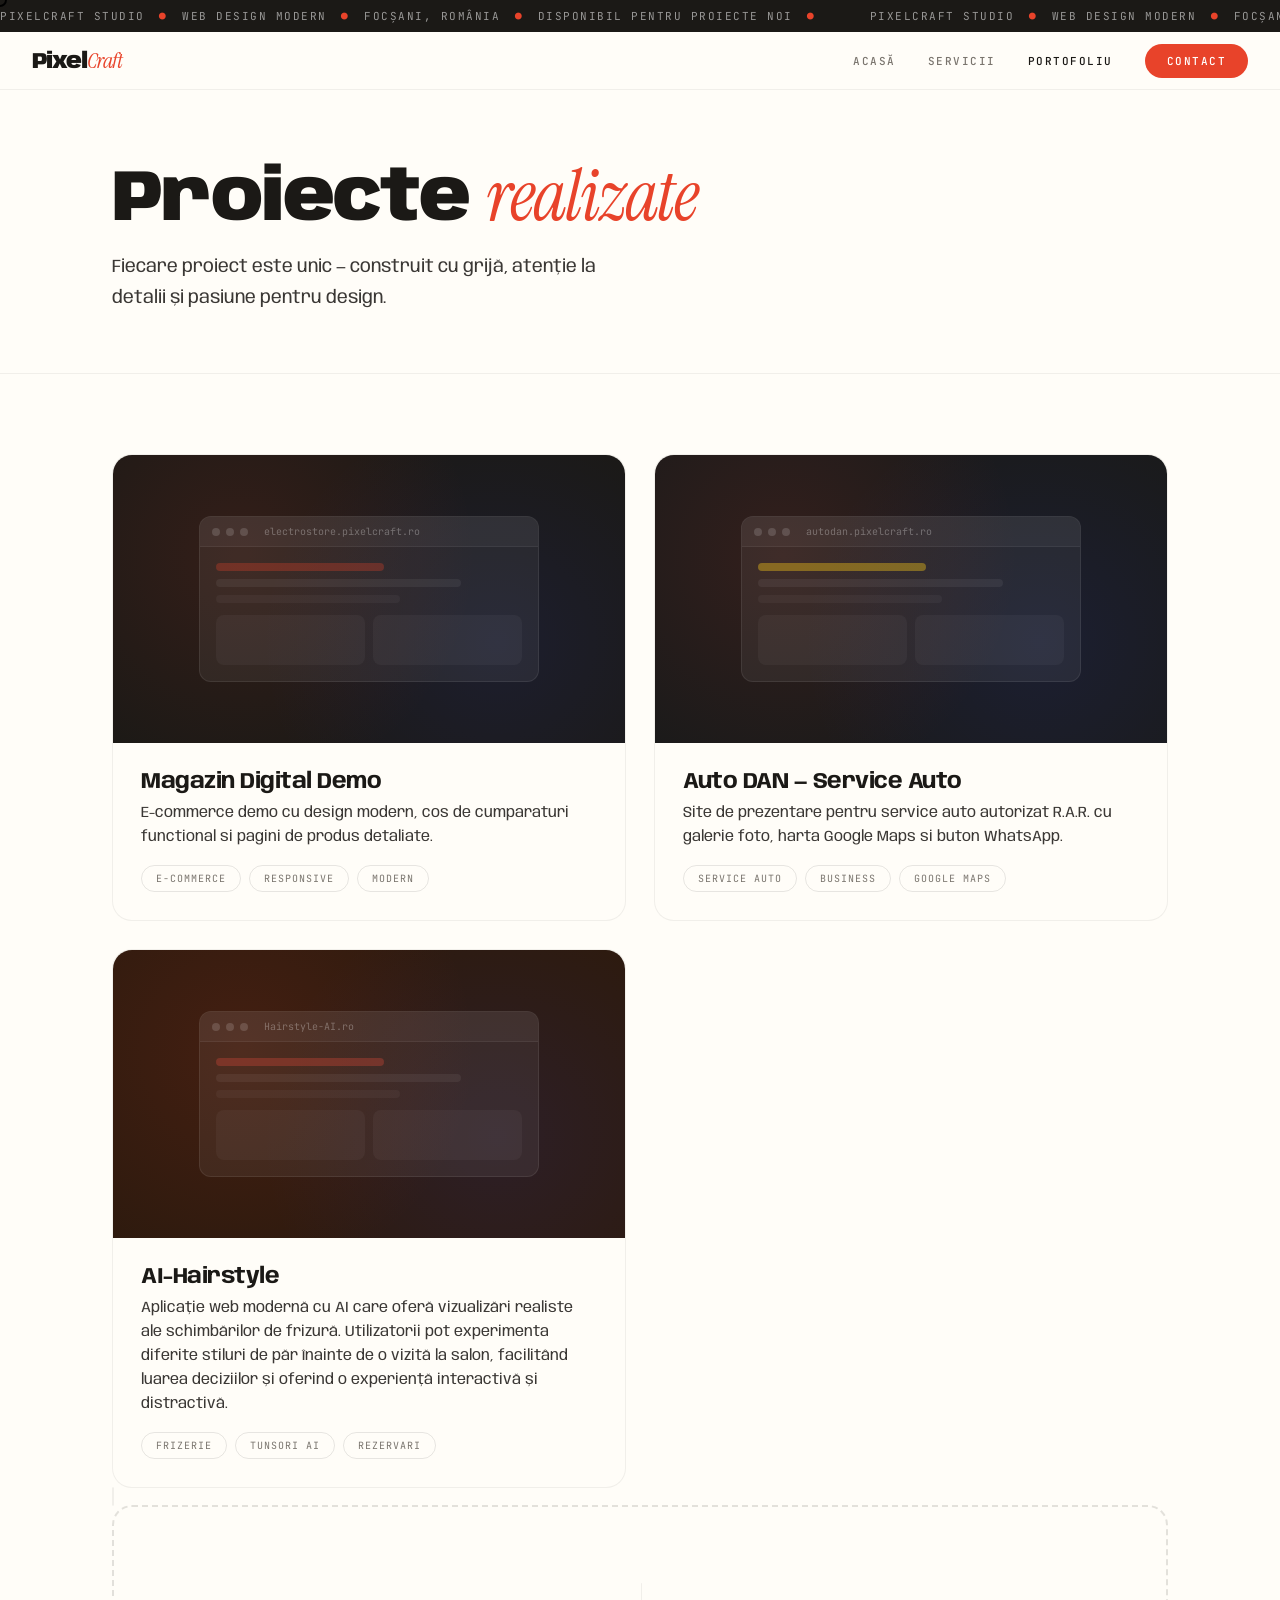
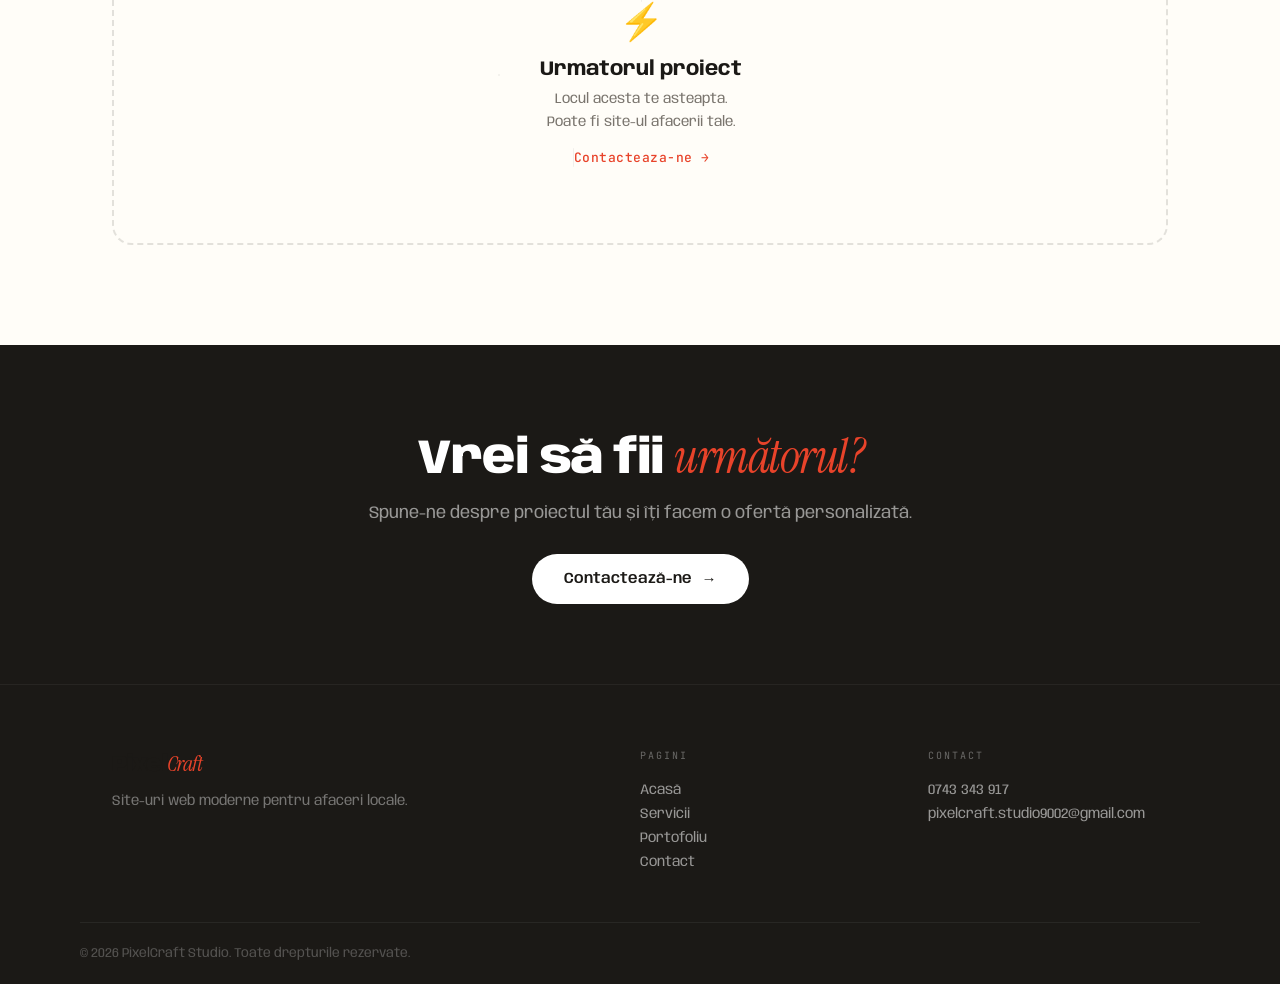
==== commit 85e378c4: "Update portofoliu.html" ====
--- a/portofoliu.html
+++ b/portofoliu.html
@@ -112,13 +112,13 @@
         </div>
       </a>
 
-      <!-- PROIECT 3 - Restaurant Bella Italia (fictiv) -->
-      <div class="pf-card anim" style="text-decoration:none; color:inherit;">
+      <!-- PROIECT 3 - AI-Hairstyle (fictiv) -->
+      <a href="https://barbershop-site-five.vercel.app/index.html" target="_blank" class="pf-card anim" style="text-decoration:none; color:inherit;">
         <div class="pf-thumb" style="background: #2d1a0e;">
           <div class="pp-browser">
             <div class="pp-browser-bar">
               <span class="pp-dot"></span><span class="pp-dot"></span><span class="pp-dot"></span>
-              <span class="pp-url">bellaitalia.pixelcraft.ro</span>
+              <span class="pp-url">Hairstyle-AI.ro</span>
             </div>
             <div class="pp-browser-body">
               <div class="pp-line" style="width:55%; background: rgba(196,69,54,0.4);"></div>
@@ -132,10 +132,10 @@
           </div>
         </div>
         <div class="pf-info">
-          <h3>Bella Italia — Restaurant</h3>
-          <p>Site elegant pentru restaurant italian cu meniu digital, rezervari online si galerie foto.</p>
+          <h3>AI-Hairstyle</h3>
+          <p>Aplicație web modernă cu AI care oferă vizualizări realiste ale schimbărilor de frizură. Utilizatorii pot experimenta diferite stiluri de păr înainte de o vizită la salon, facilitând luarea deciziilor și oferind o experiență interactivă și distractivă.</p>
           <div class="pp-tags">
-            <span>Restaurant</span><span>Meniu Digital</span><span>Rezervari</span>
+            <span>Frizerie</span><span>Tunsori AI</span><span>Rezervari</span>
           </div>
         </div>
       </div>
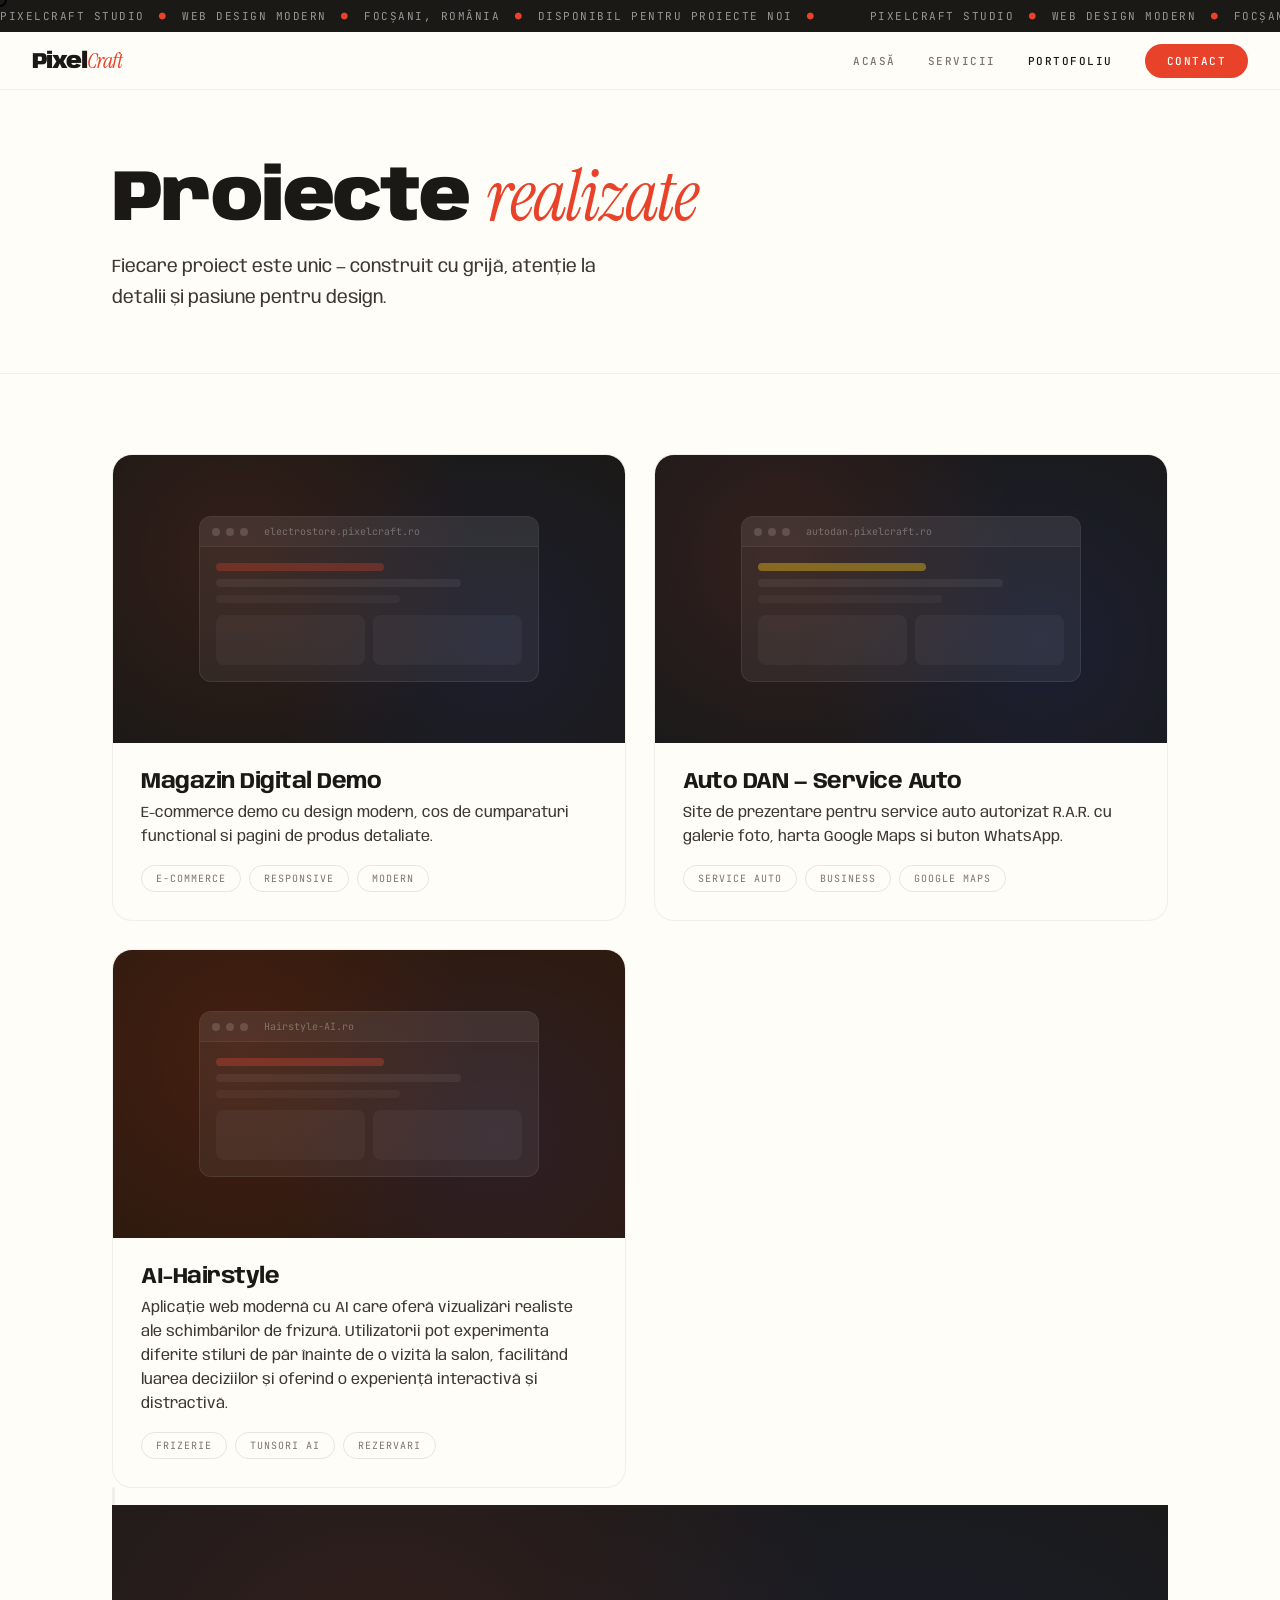
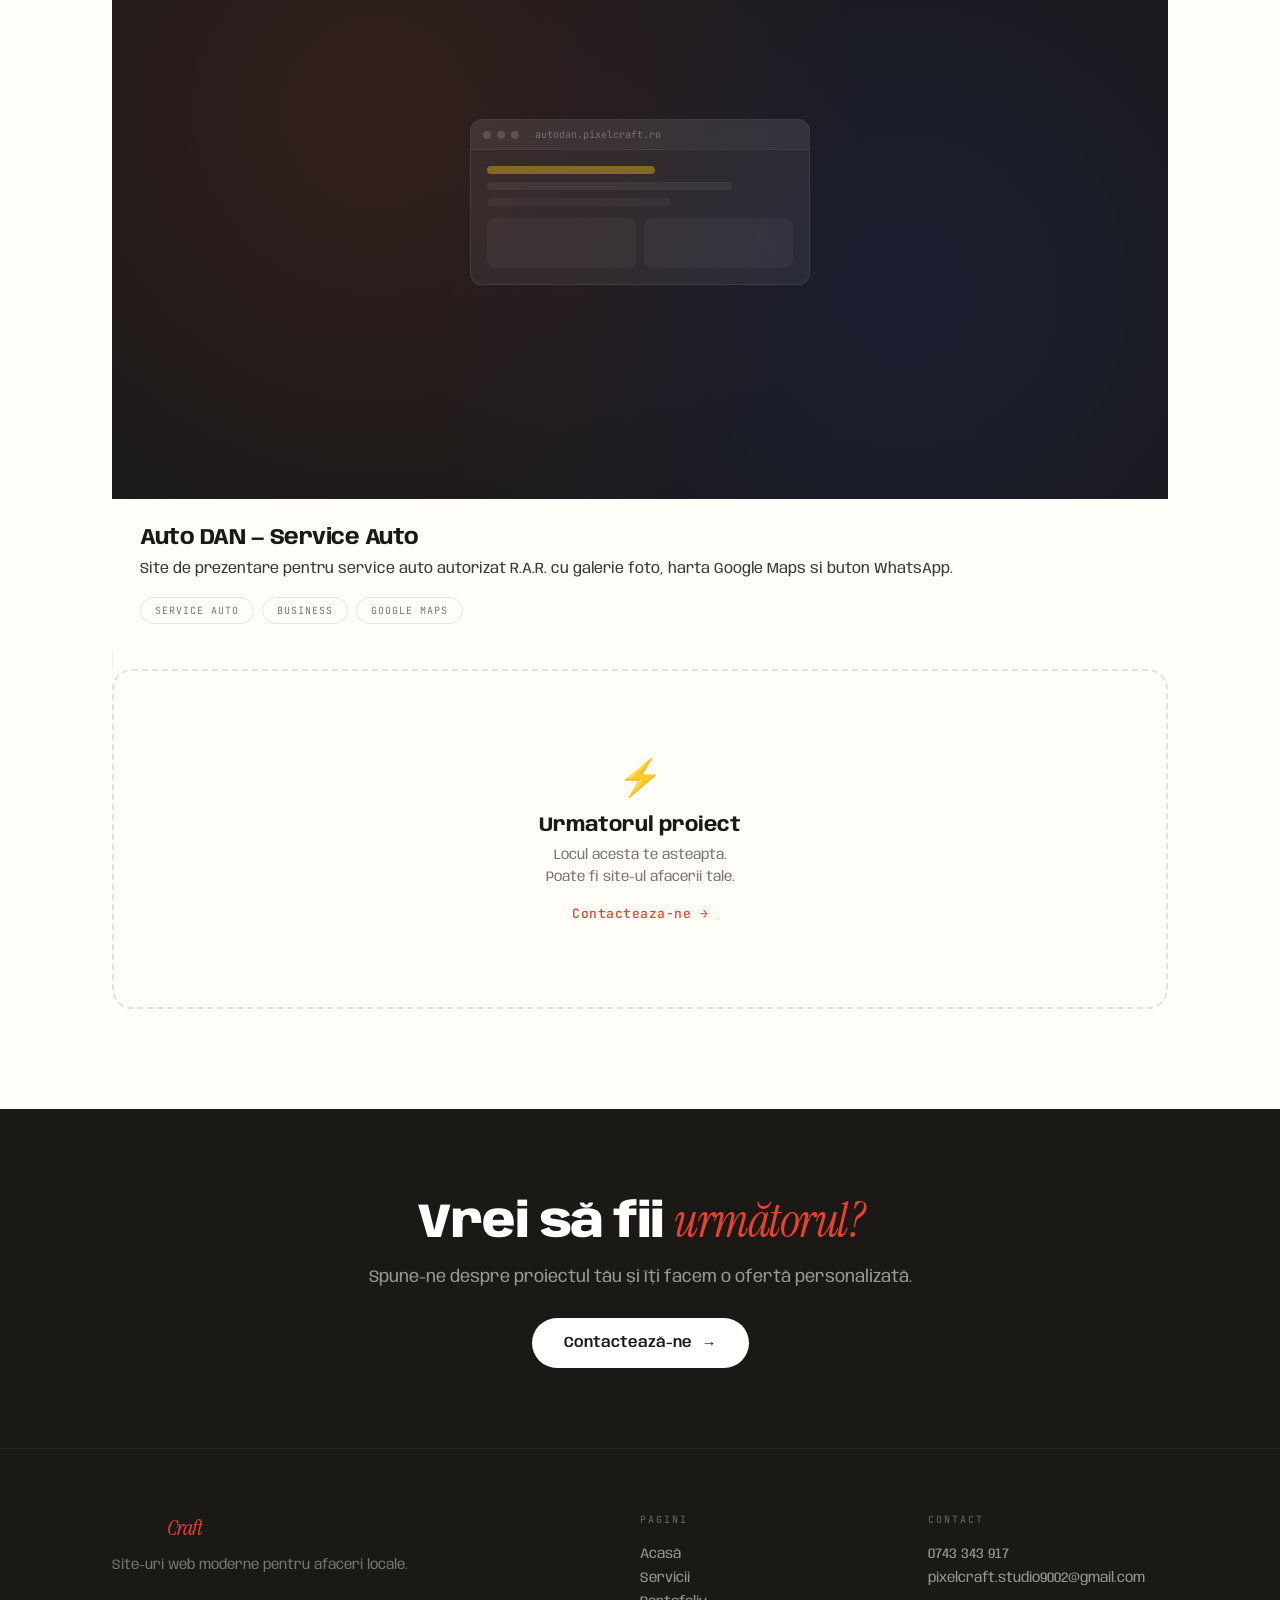
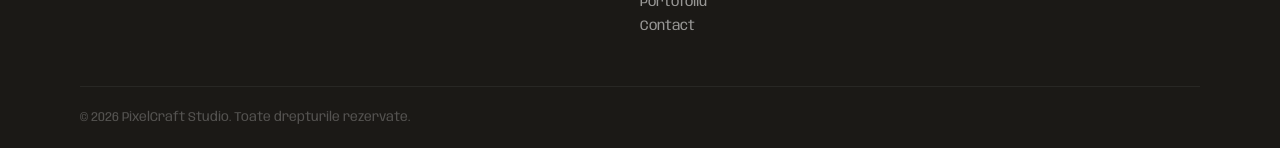
==== commit c2a680b9: "Update portofoliu.html" ====
--- a/portofoliu.html
+++ b/portofoliu.html
@@ -140,6 +140,40 @@
         </div>
       </div>
 
+
+
+
+
+
+      <a href="https://pixelcraft-fo.github.io/AutoDAN/" target="_blank" class="pf-card anim anim-delay-1" style="text-decoration:none; color:inherit;">
+        <div class="pf-thumb" style="background: #1a1a1a;">
+          <div class="pp-browser">
+            <div class="pp-browser-bar">
+              <span class="pp-dot"></span><span class="pp-dot"></span><span class="pp-dot"></span>
+              <span class="pp-url">autodan.pixelcraft.ro</span>
+            </div>
+            <div class="pp-browser-body">
+              <div class="pp-line" style="width:55%; background: rgba(245,197,24,0.4);"></div>
+              <div class="pp-line pp-line-80"></div>
+              <div class="pp-line pp-line-60"></div>
+              <div class="pp-blocks">
+                <div class="pp-block"></div>
+                <div class="pp-block"></div>
+              </div>
+            </div>
+          </div>
+        </div>
+        <div class="pf-info">
+          <h3>Auto DAN — Service Auto</h3>
+          <p>Site de prezentare pentru service auto autorizat R.A.R. cu galerie foto, harta Google Maps si buton WhatsApp.</p>
+          <div class="pp-tags">
+            <span>Service Auto</span><span>Business</span><span>Google Maps</span>
+          </div>
+        </div>
+      </a>
+
+    
+
       <!-- URMATORUL PROIECT -->
       <div class="pf-card pf-coming anim anim-delay-1">
         <div class="pf-coming-inner">
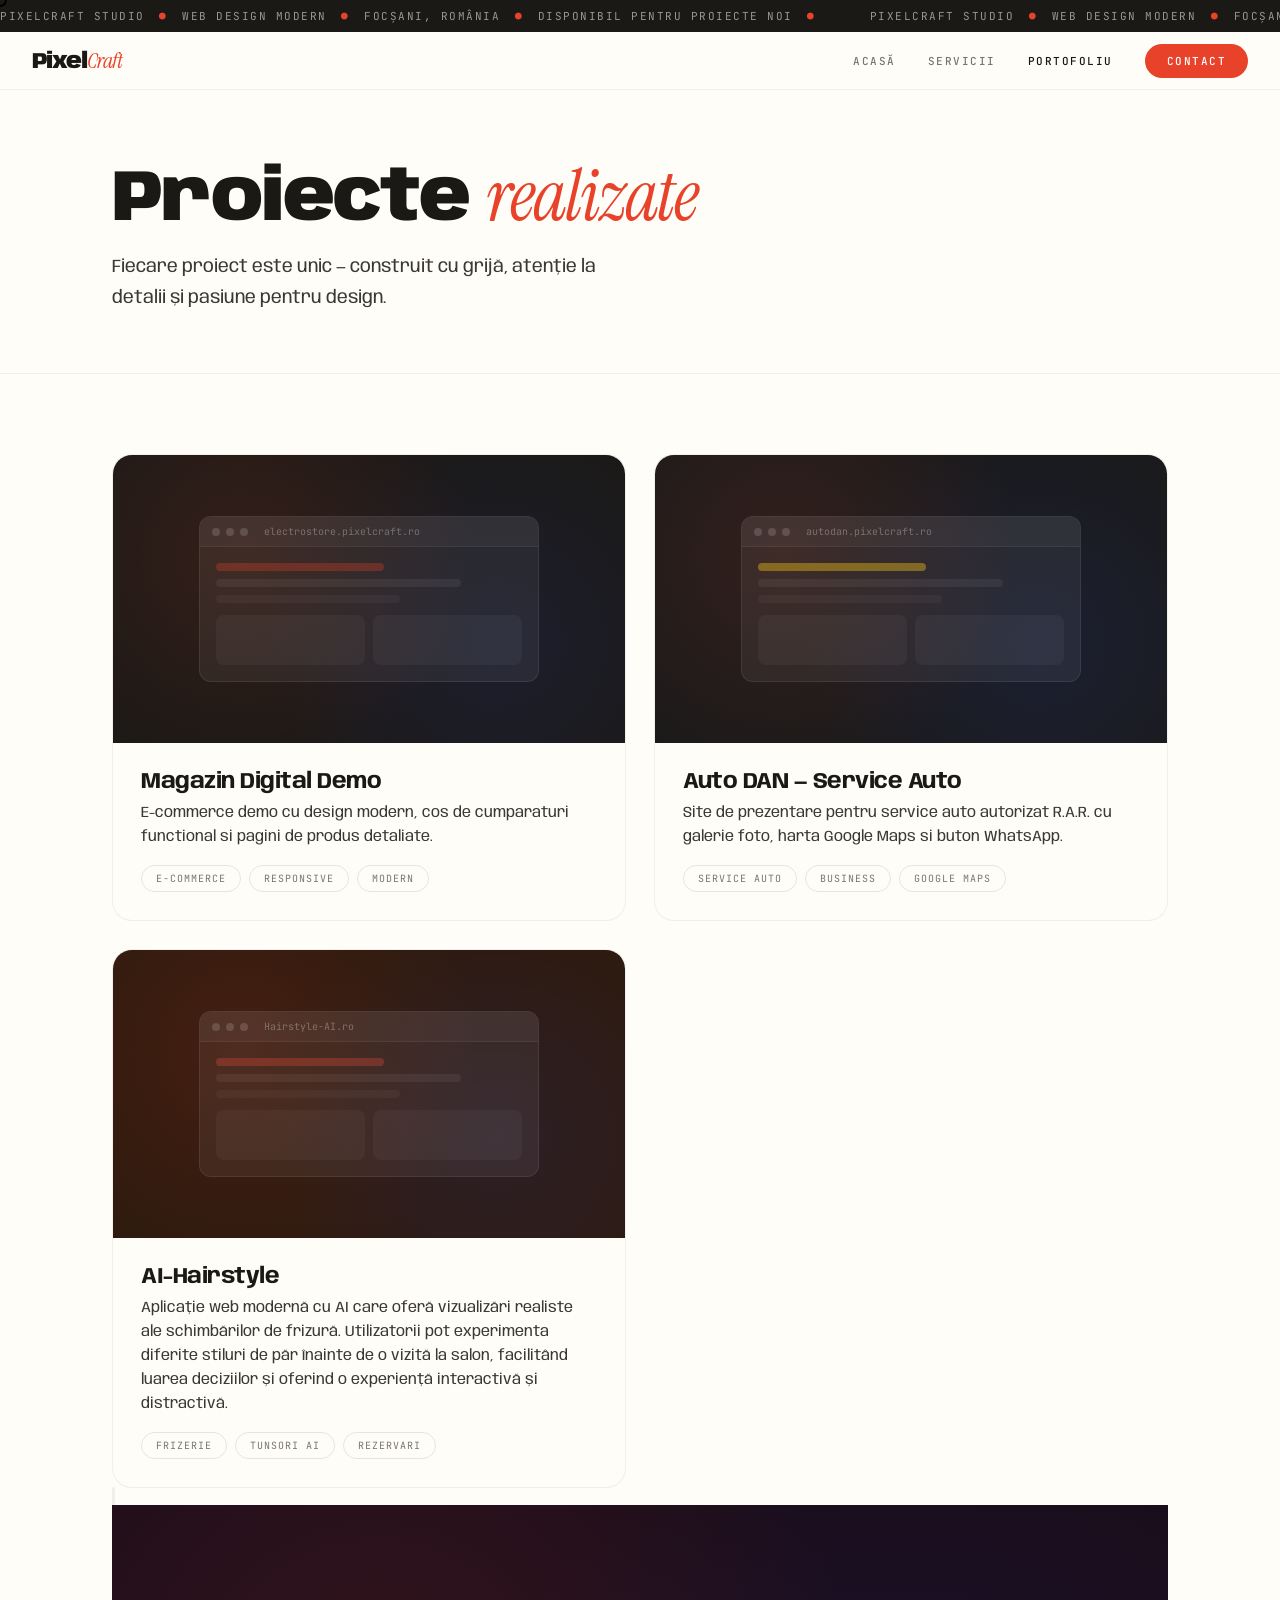
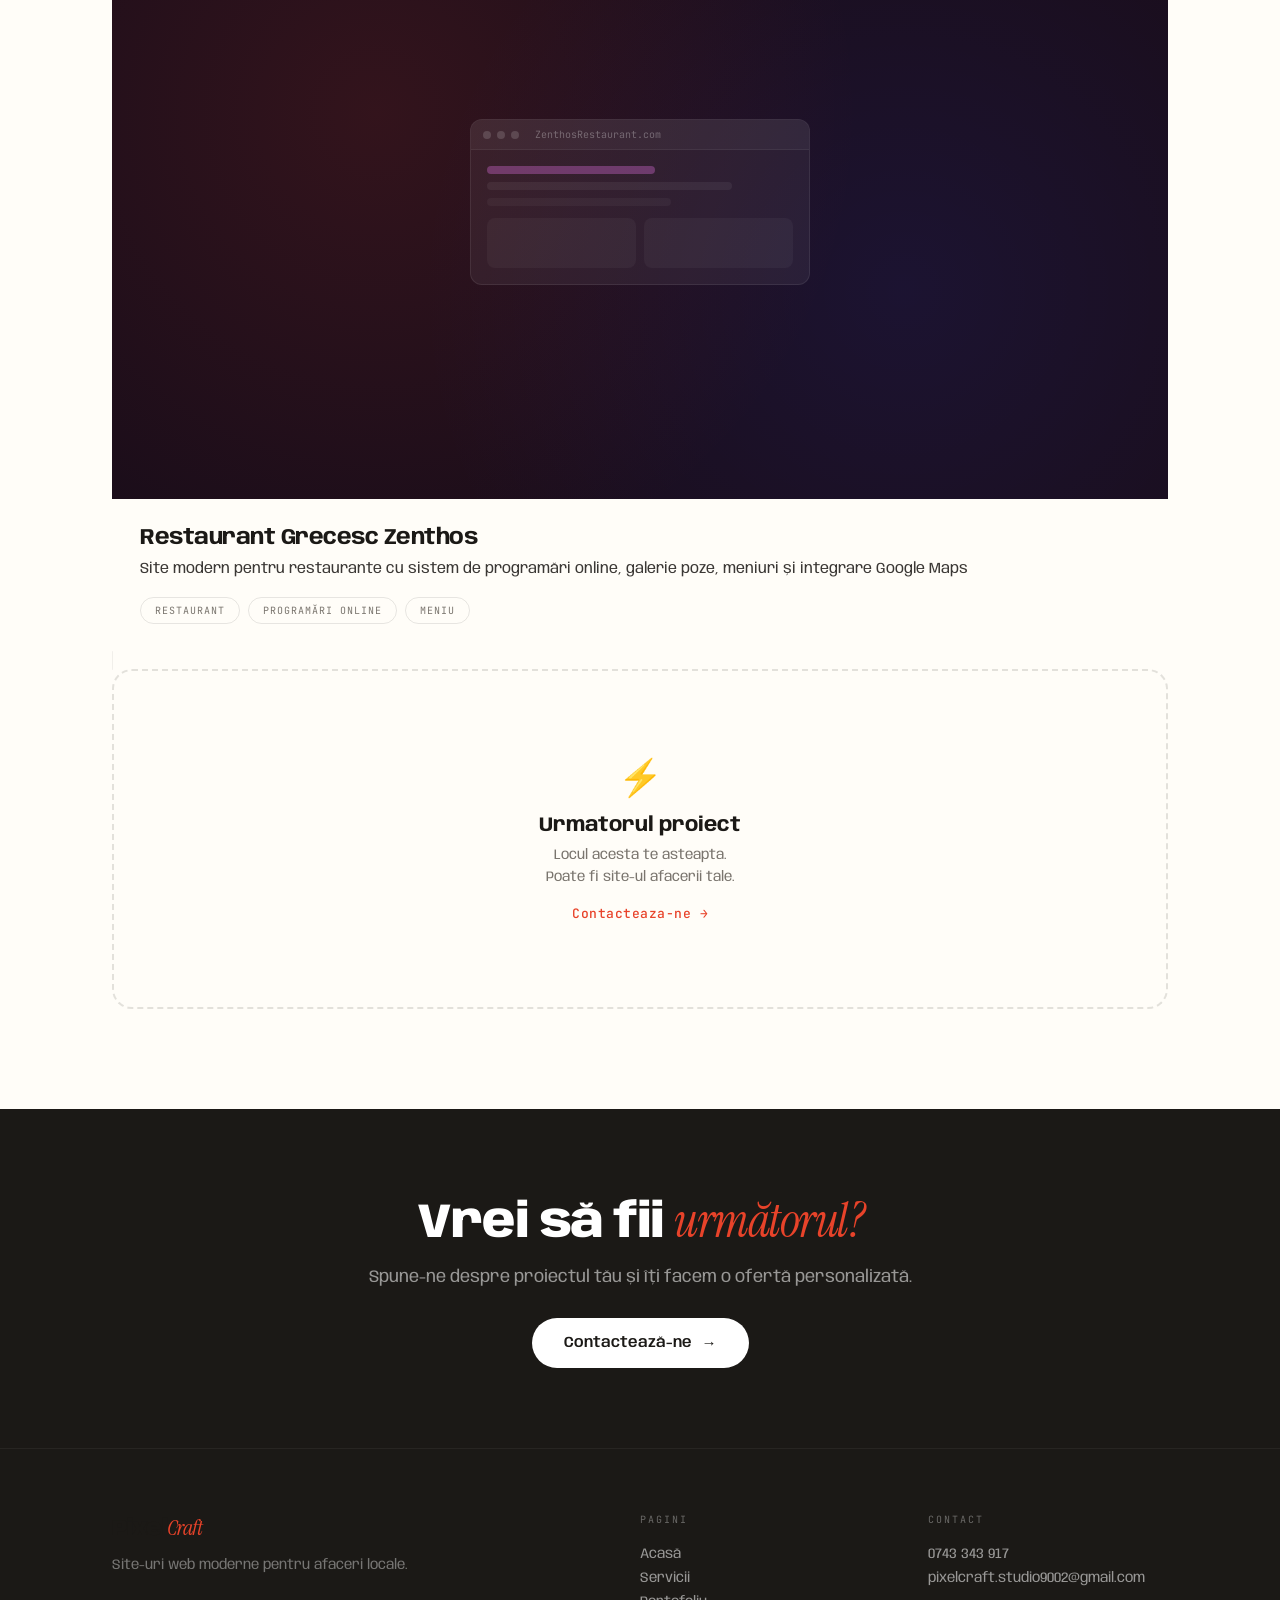
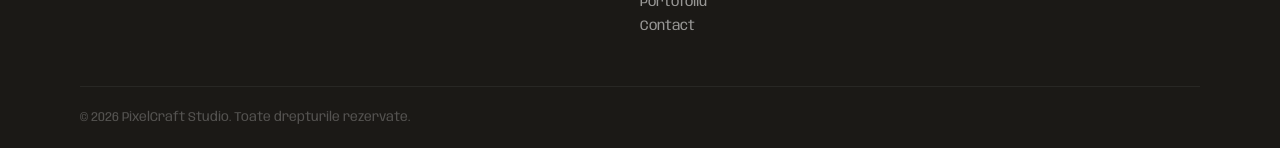
==== commit 8b318b09: "Update portofoliu.html" ====
--- a/portofoliu.html
+++ b/portofoliu.html
@@ -144,33 +144,36 @@
 
 
 
-
-      <a href="https://pixelcraft-fo.github.io/AutoDAN/" target="_blank" class="pf-card anim anim-delay-1" style="text-decoration:none; color:inherit;">
-        <div class="pf-thumb" style="background: #1a1a1a;">
-          <div class="pp-browser">
-            <div class="pp-browser-bar">
-              <span class="pp-dot"></span><span class="pp-dot"></span><span class="pp-dot"></span>
-              <span class="pp-url">autodan.pixelcraft.ro</span>
-            </div>
-            <div class="pp-browser-body">
-              <div class="pp-line" style="width:55%; background: rgba(245,197,24,0.4);"></div>
-              <div class="pp-line pp-line-80"></div>
-              <div class="pp-line pp-line-60"></div>
-              <div class="pp-blocks">
-                <div class="pp-block"></div>
-                <div class="pp-block"></div>
-              </div>
-            </div>
-          </div>
-        </div>
-        <div class="pf-info">
-          <h3>Auto DAN — Service Auto</h3>
-          <p>Site de prezentare pentru service auto autorizat R.A.R. cu galerie foto, harta Google Maps si buton WhatsApp.</p>
-          <div class="pp-tags">
-            <span>Service Auto</span><span>Business</span><span>Google Maps</span>
-          </div>
-        </div>
-      </a>
+<!-- PROIECT 4 - Restaurant Zenthos -->
+<a href="https://pixelcraft-fo.github.io/zenthos-restaurant/index.html#hero" target="_blank" class="pf-card anim anim-delay-2" style="text-decoration:none; color:inherit;">
+  <div class="pf-thumb" style="background: #1a0d1a;">
+    <div class="pp-browser">
+      <div class="pp-browser-bar">
+        <span class="pp-dot"></span><span class="pp-dot"></span><span class="pp-dot"></span>
+        <span class="pp-url">ZenthosRestaurant.com</span>
+      </div>
+      <div class="pp-browser-body">
+        <div class="pp-line" style="width:55%; background: rgba(200,100,200,0.4);"></div>
+        <div class="pp-line pp-line-80"></div>
+        <div class="pp-line pp-line-60"></div>
+        <div class="pp-blocks">
+          <div class="pp-block"></div>
+          <div class="pp-block"></div>
+        </div>
+      </div>
+    </div>
+  </div>
+  <div class="pf-info">
+    <h3>Restaurant Grecesc Zenthos</h3>
+    <p>Site modern pentru restaurante cu sistem de programări online, galerie poze, meniuri și integrare Google Maps</p>
+    <div class="pp-tags">
+      <span>Restaurant</span><span>Programări Online</span><span>Meniu</span>
+    </div>
+  </div>
+</a>
+
+
+
 
     
 
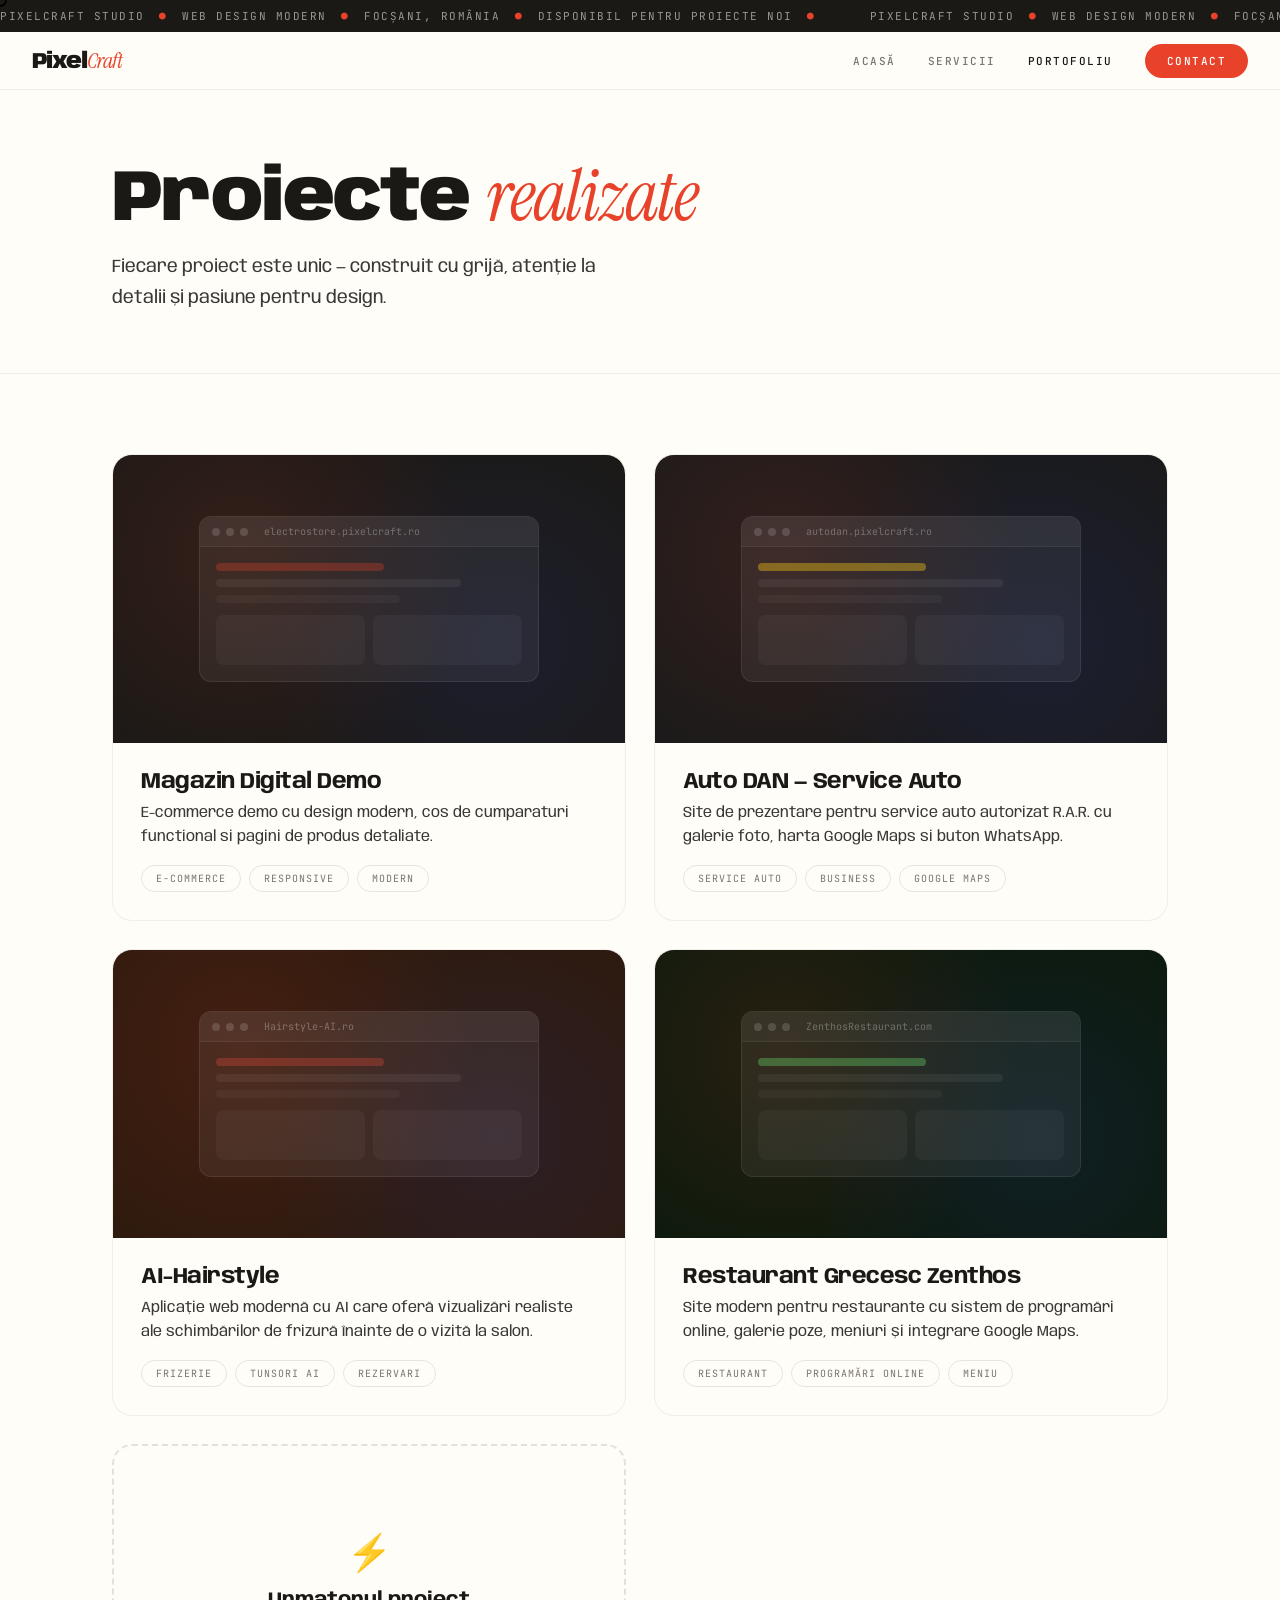
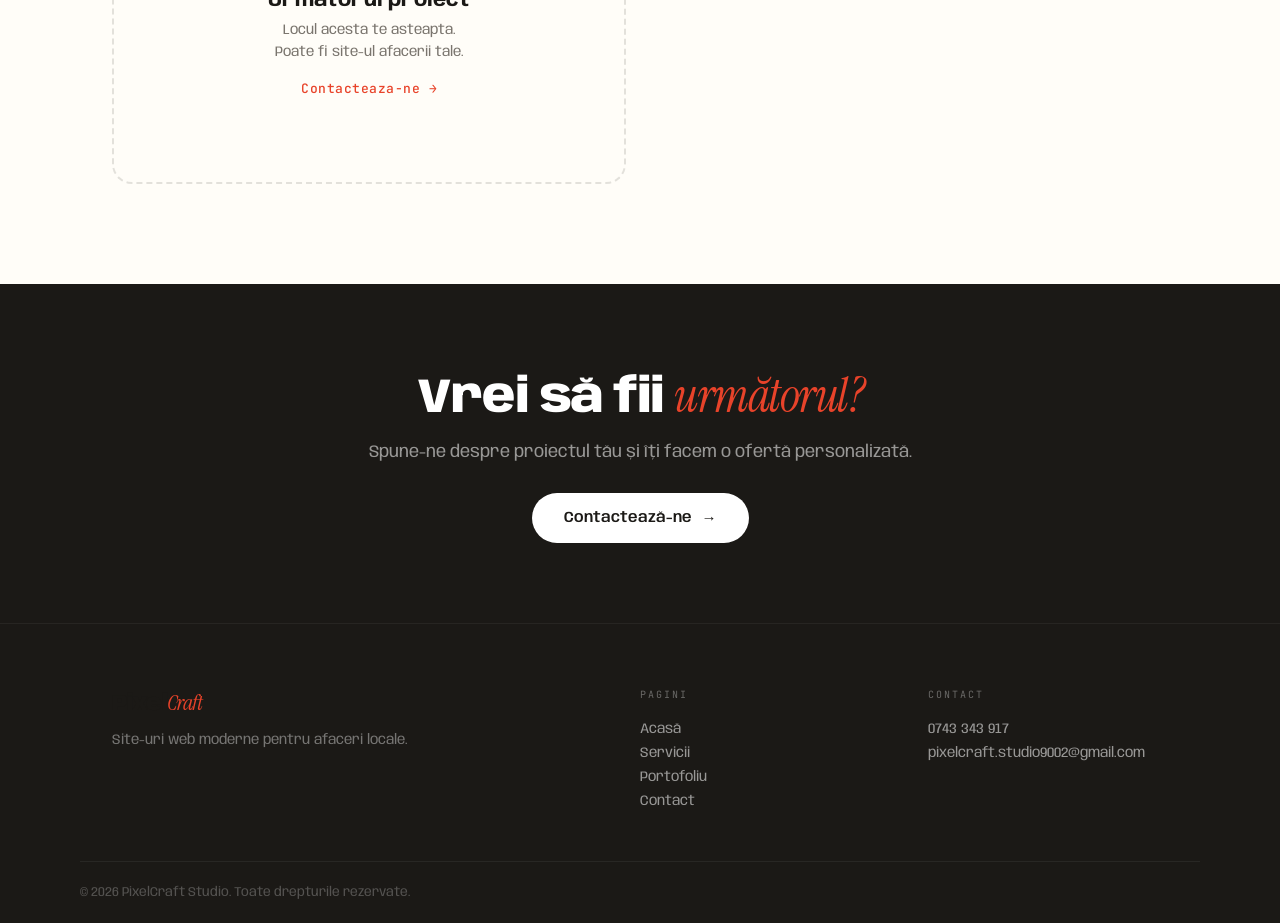
==== commit db4d0b85: "Update portofoliu.html" ====
--- a/portofoliu.html
+++ b/portofoliu.html
@@ -52,10 +52,8 @@
 
 <section class="portfolio-full">
   <div class="container">
-
-
-
-<div class="portfolio-full-grid">
+    <div class="portfolio-full-grid">
+
       <!-- PROIECT 1 - ElectroStore -->
       <a href="https://pixelcraft-fo.github.io/electrostore/" target="_blank" class="pf-card anim" style="text-decoration:none; color:inherit;">
         <div class="pf-thumb">
@@ -112,7 +110,7 @@
         </div>
       </a>
 
-      <!-- PROIECT 3 - AI-Hairstyle (fictiv) -->
+      <!-- PROIECT 3 - AI-Hairstyle -->
       <a href="https://barbershop-site-five.vercel.app/index.html" target="_blank" class="pf-card anim" style="text-decoration:none; color:inherit;">
         <div class="pf-thumb" style="background: #2d1a0e;">
           <div class="pp-browser">
@@ -133,52 +131,43 @@
         </div>
         <div class="pf-info">
           <h3>AI-Hairstyle</h3>
-          <p>Aplicație web modernă cu AI care oferă vizualizări realiste ale schimbărilor de frizură. Utilizatorii pot experimenta diferite stiluri de păr înainte de o vizită la salon, facilitând luarea deciziilor și oferind o experiență interactivă și distractivă.</p>
+          <p>Aplicație web modernă cu AI care oferă vizualizări realiste ale schimbărilor de frizură înainte de o vizită la salon.</p>
           <div class="pp-tags">
             <span>Frizerie</span><span>Tunsori AI</span><span>Rezervari</span>
           </div>
         </div>
-      </div>
-
-
-
-
-
-<!-- PROIECT 4 - Restaurant Zenthos -->
-<a href="https://pixelcraft-fo.github.io/zenthos-restaurant/index.html#hero" target="_blank" class="pf-card anim anim-delay-2" style="text-decoration:none; color:inherit;">
-  <div class="pf-thumb" style="background: #1a0d1a;">
-    <div class="pp-browser">
-      <div class="pp-browser-bar">
-        <span class="pp-dot"></span><span class="pp-dot"></span><span class="pp-dot"></span>
-        <span class="pp-url">ZenthosRestaurant.com</span>
-      </div>
-      <div class="pp-browser-body">
-        <div class="pp-line" style="width:55%; background: rgba(200,100,200,0.4);"></div>
-        <div class="pp-line pp-line-80"></div>
-        <div class="pp-line pp-line-60"></div>
-        <div class="pp-blocks">
-          <div class="pp-block"></div>
-          <div class="pp-block"></div>
-        </div>
-      </div>
-    </div>
-  </div>
-  <div class="pf-info">
-    <h3>Restaurant Grecesc Zenthos</h3>
-    <p>Site modern pentru restaurante cu sistem de programări online, galerie poze, meniuri și integrare Google Maps</p>
-    <div class="pp-tags">
-      <span>Restaurant</span><span>Programări Online</span><span>Meniu</span>
-    </div>
-  </div>
-</a>
-
-
-
-
-    
+      </a>
+
+      <!-- PROIECT 4 - Restaurant Zenthos -->
+      <a href="https://pixelcraft-fo.github.io/zenthos-restaurant/index.html#hero" target="_blank" class="pf-card anim anim-delay-1" style="text-decoration:none; color:inherit;">
+        <div class="pf-thumb" style="background: #0d1a0d;">
+          <div class="pp-browser">
+            <div class="pp-browser-bar">
+              <span class="pp-dot"></span><span class="pp-dot"></span><span class="pp-dot"></span>
+              <span class="pp-url">ZenthosRestaurant.com</span>
+            </div>
+            <div class="pp-browser-body">
+              <div class="pp-line" style="width:55%; background: rgba(100,200,100,0.4);"></div>
+              <div class="pp-line pp-line-80"></div>
+              <div class="pp-line pp-line-60"></div>
+              <div class="pp-blocks">
+                <div class="pp-block"></div>
+                <div class="pp-block"></div>
+              </div>
+            </div>
+          </div>
+        </div>
+        <div class="pf-info">
+          <h3>Restaurant Grecesc Zenthos</h3>
+          <p>Site modern pentru restaurante cu sistem de programări online, galerie poze, meniuri și integrare Google Maps.</p>
+          <div class="pp-tags">
+            <span>Restaurant</span><span>Programări Online</span><span>Meniu</span>
+          </div>
+        </div>
+      </a>
 
       <!-- URMATORUL PROIECT -->
-      <div class="pf-card pf-coming anim anim-delay-1">
+      <div class="pf-card pf-coming anim anim-delay-2">
         <div class="pf-coming-inner">
           <div class="pf-coming-icon">⚡</div>
           <h3>Urmatorul proiect</h3>
@@ -186,12 +175,8 @@
           <a href="contact.html" class="link-arrow" style="margin-top: 16px; display: inline-block;">Contacteaza-ne →</a>
         </div>
       </div>
-    </div>
-
-
-
-
-    
+
+    </div>
   </div>
 </section>
 
@@ -205,6 +190,7 @@
   </div>
 </section>
 
+  
 <footer class="site-footer">
   <div class="container footer-grid">
     <div class="footer-brand">
